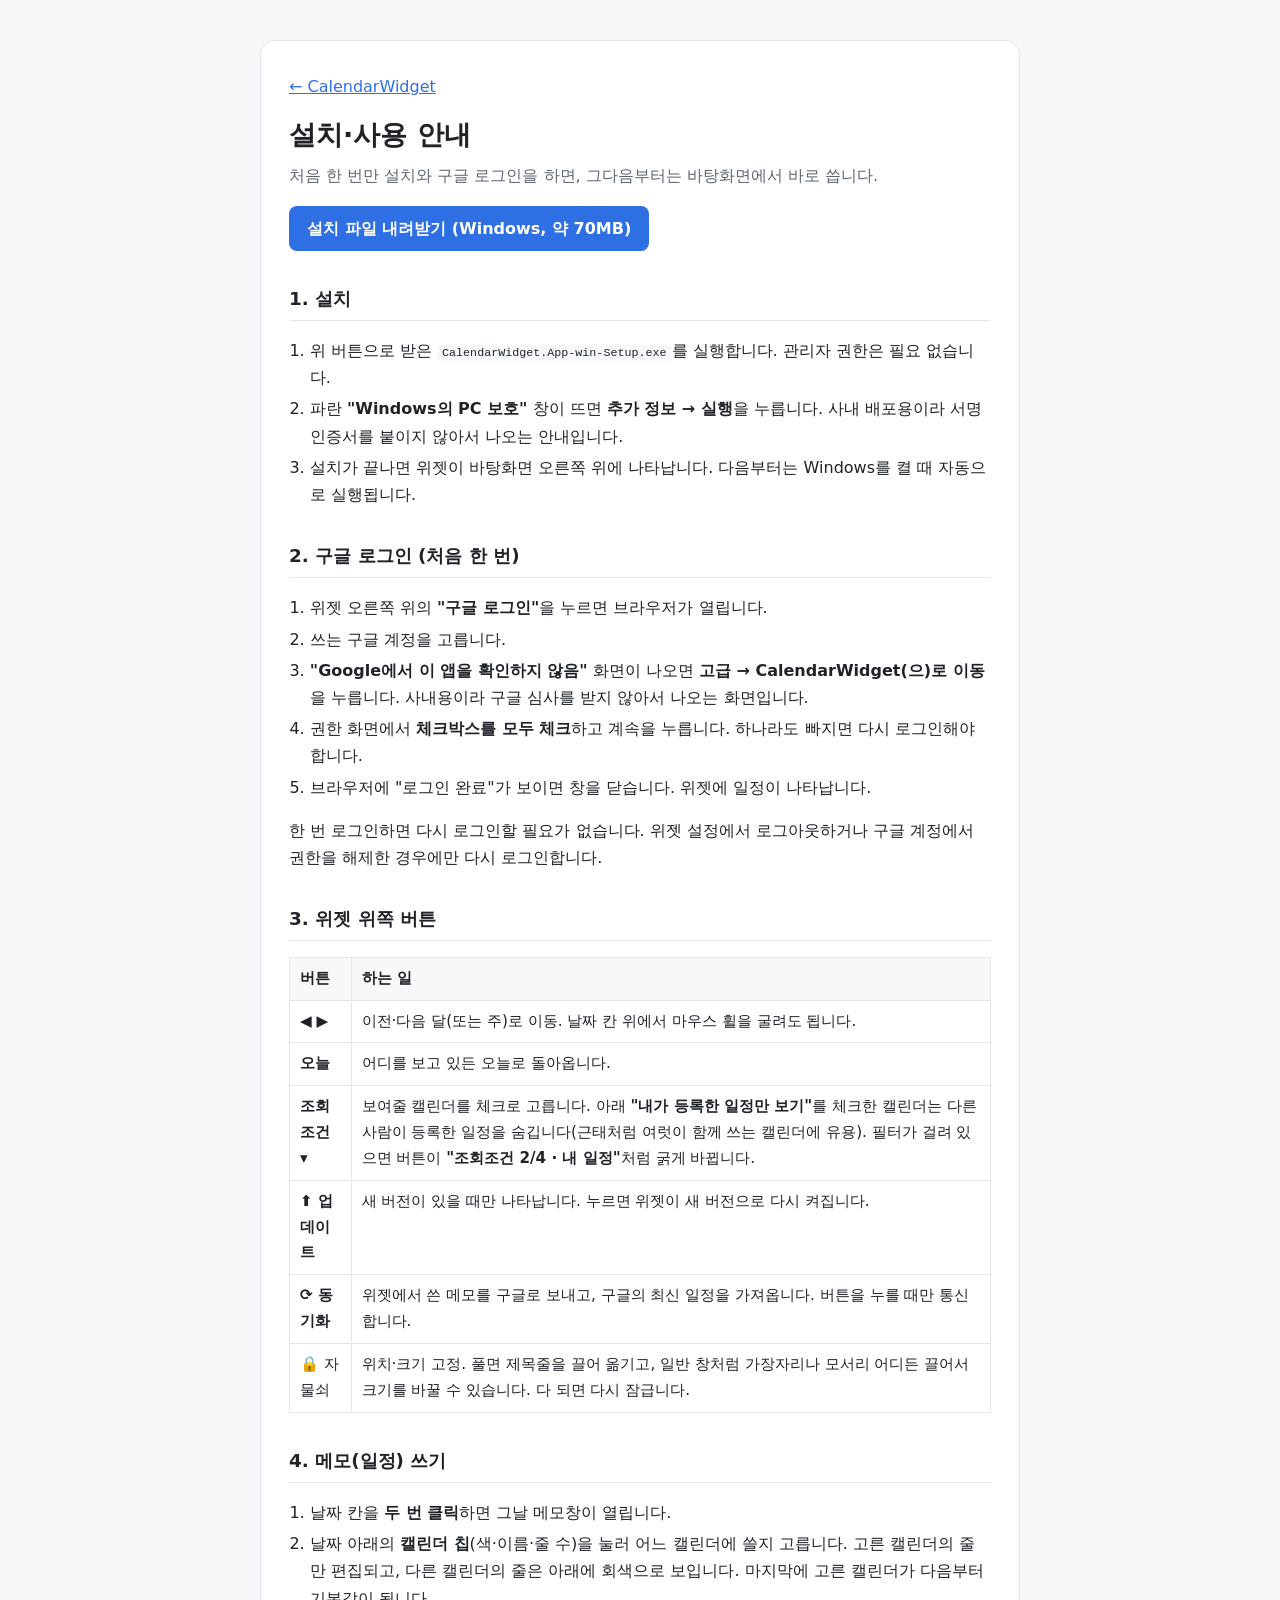
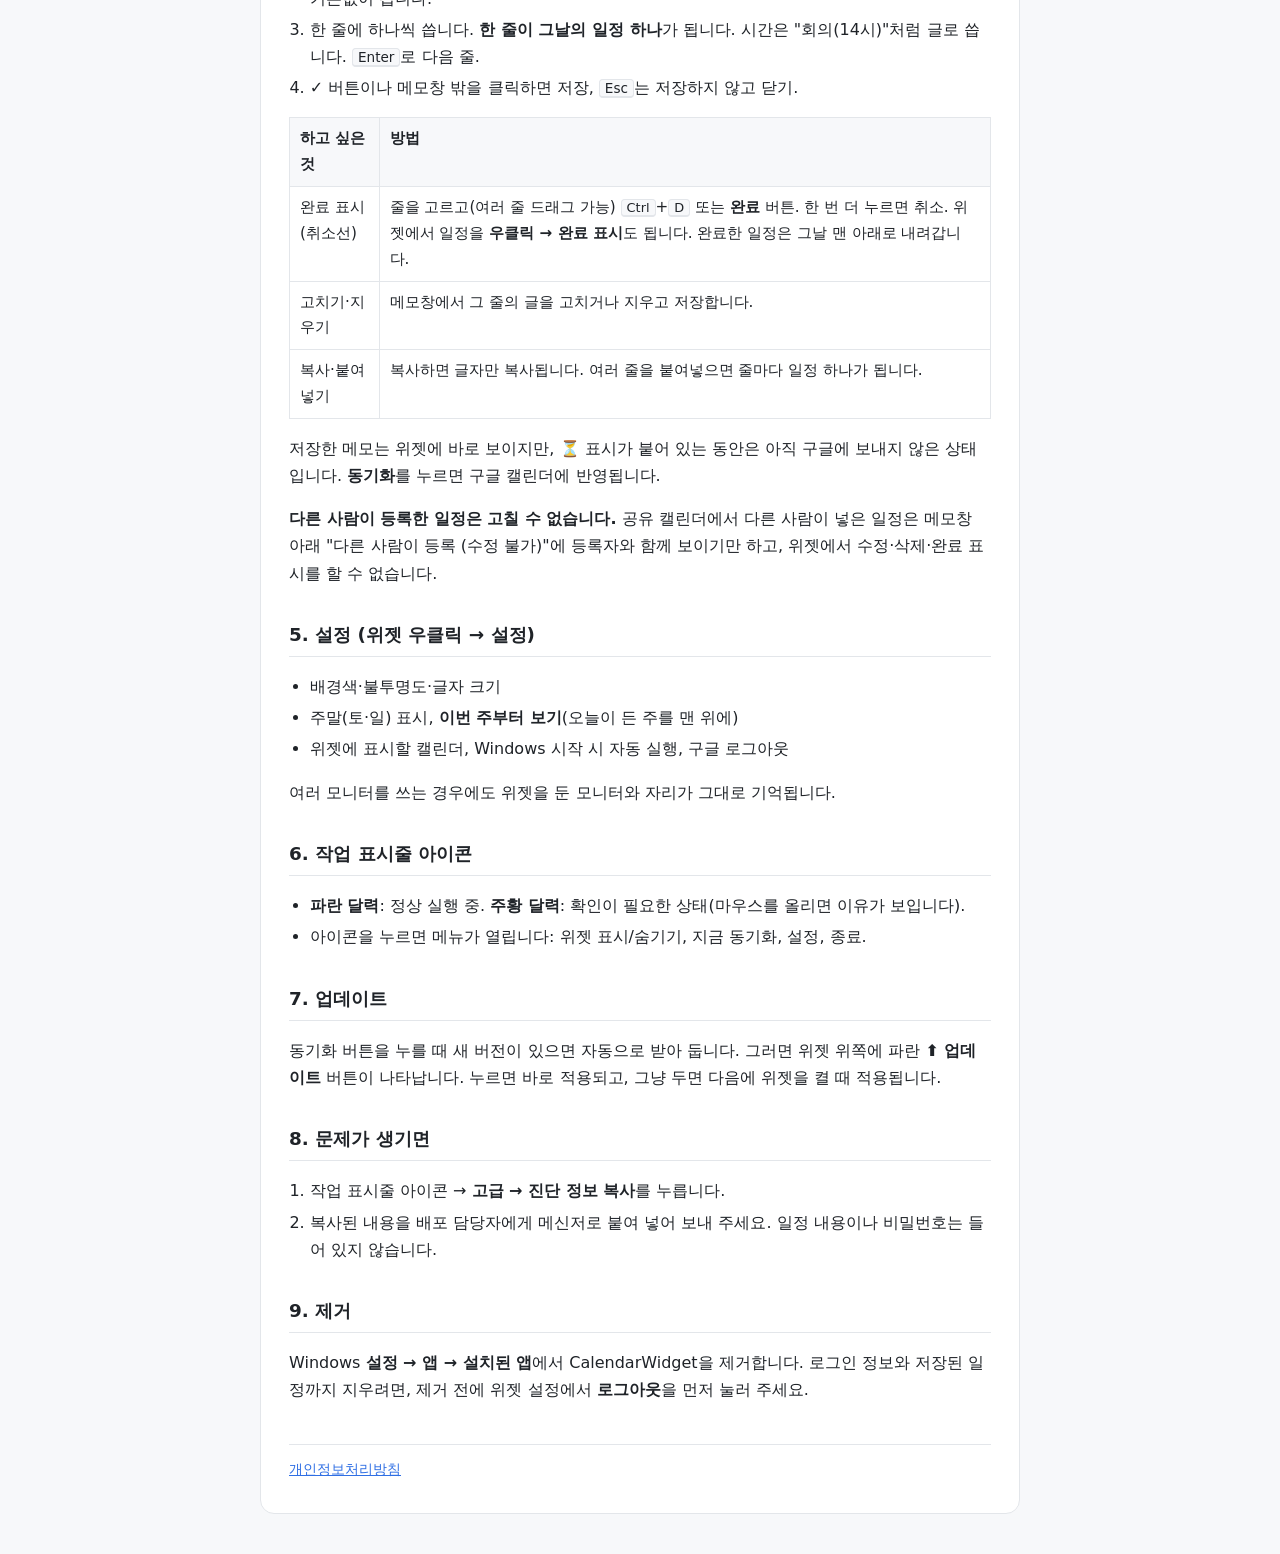
==== guide.html @ 8f21ec01 "안내: 가장자리 크기 조절" ====
<!doctype html>
<html lang="ko">
<head>
<meta charset="utf-8">
<meta name="viewport" content="width=device-width, initial-scale=1">
<title>설치·사용 안내 · CalendarWidget</title>
<link rel="stylesheet" href="style.css">
</head>
<body>
<main>
  <p class="back"><a href="./">← CalendarWidget</a></p>
  <h1>설치·사용 안내</h1>
  <p class="lead">처음 한 번만 설치와 구글 로그인을 하면, 그다음부터는 바탕화면에서 바로 씁니다.</p>

  <p><a class="button" href="https://github.com/noggy0325-commits/calendar-widget/releases/latest/download/CalendarWidget.App-win-Setup.exe">설치 파일 내려받기 (Windows, 약 70MB)</a></p>

  <h2>1. 설치</h2>
  <ol>
    <li>위 버튼으로 받은 <code>CalendarWidget.App-win-Setup.exe</code>를 실행합니다. 관리자 권한은 필요 없습니다.</li>
    <li>파란 <strong>"Windows의 PC 보호"</strong> 창이 뜨면 <strong>추가 정보 → 실행</strong>을 누릅니다. 사내 배포용이라 서명 인증서를 붙이지 않아서 나오는 안내입니다.</li>
    <li>설치가 끝나면 위젯이 바탕화면 오른쪽 위에 나타납니다. 다음부터는 Windows를 켤 때 자동으로 실행됩니다.</li>
  </ol>

  <h2>2. 구글 로그인 (처음 한 번)</h2>
  <ol>
    <li>위젯 오른쪽 위의 <strong>"구글 로그인"</strong>을 누르면 브라우저가 열립니다.</li>
    <li>쓰는 구글 계정을 고릅니다.</li>
    <li><strong>"Google에서 이 앱을 확인하지 않음"</strong> 화면이 나오면 <strong>고급 → CalendarWidget(으)로 이동</strong>을 누릅니다. 사내용이라 구글 심사를 받지 않아서 나오는 화면입니다.</li>
    <li>권한 화면에서 <strong>체크박스를 모두 체크</strong>하고 계속을 누릅니다. 하나라도 빠지면 다시 로그인해야 합니다.</li>
    <li>브라우저에 "로그인 완료"가 보이면 창을 닫습니다. 위젯에 일정이 나타납니다.</li>
  </ol>
  <p>한 번 로그인하면 다시 로그인할 필요가 없습니다. 위젯 설정에서 로그아웃하거나 구글 계정에서 권한을 해제한 경우에만 다시 로그인합니다.</p>

  <h2>3. 위젯 위쪽 버튼</h2>
  <table>
    <thead><tr><th>버튼</th><th>하는 일</th></tr></thead>
    <tbody>
      <tr><td>◀ ▶</td><td>이전·다음 달(또는 주)로 이동. 날짜 칸 위에서 마우스 휠을 굴려도 됩니다.</td></tr>
      <tr><td><strong>오늘</strong></td><td>어디를 보고 있든 오늘로 돌아옵니다.</td></tr>
      <tr><td><strong>조회조건 ▾</strong></td><td>보여줄 캘린더를 체크로 고릅니다. 아래 <strong>"내가 등록한 일정만 보기"</strong>를 체크한 캘린더는 다른 사람이 등록한 일정을 숨깁니다(근태처럼 여럿이 함께 쓰는 캘린더에 유용). 필터가 걸려 있으면 버튼이 <strong>"조회조건 2/4 · 내 일정"</strong>처럼 굵게 바뀝니다.</td></tr>
      <tr><td><strong>⬆ 업데이트</strong></td><td>새 버전이 있을 때만 나타납니다. 누르면 위젯이 새 버전으로 다시 켜집니다.</td></tr>
      <tr><td><strong>⟳ 동기화</strong></td><td>위젯에서 쓴 메모를 구글로 보내고, 구글의 최신 일정을 가져옵니다. 버튼을 누를 때만 통신합니다.</td></tr>
      <tr><td>🔒 자물쇠</td><td>위치·크기 고정. 풀면 제목줄을 끌어 옮기고, 일반 창처럼 가장자리나 모서리 어디든 끌어서 크기를 바꿀 수 있습니다. 다 되면 다시 잠급니다.</td></tr>
    </tbody>
  </table>

  <h2>4. 메모(일정) 쓰기</h2>
  <ol>
    <li>날짜 칸을 <strong>두 번 클릭</strong>하면 그날 메모창이 열립니다.</li>
    <li>날짜 아래의 <strong>캘린더 칩</strong>(색·이름·줄 수)을 눌러 어느 캘린더에 쓸지 고릅니다. 고른 캘린더의 줄만 편집되고, 다른 캘린더의 줄은 아래에 회색으로 보입니다. 마지막에 고른 캘린더가 다음부터 기본값이 됩니다.</li>
    <li>한 줄에 하나씩 씁니다. <strong>한 줄이 그날의 일정 하나</strong>가 됩니다. 시간은 "회의(14시)"처럼 글로 씁니다. <kbd>Enter</kbd>로 다음 줄.</li>
    <li>✓ 버튼이나 메모창 밖을 클릭하면 저장, <kbd>Esc</kbd>는 저장하지 않고 닫기.</li>
  </ol>
  <table>
    <thead><tr><th>하고 싶은 것</th><th>방법</th></tr></thead>
    <tbody>
      <tr><td>완료 표시(취소선)</td><td>줄을 고르고(여러 줄 드래그 가능) <kbd>Ctrl</kbd>+<kbd>D</kbd> 또는 <strong>완료</strong> 버튼. 한 번 더 누르면 취소. 위젯에서 일정을 <strong>우클릭 → 완료 표시</strong>도 됩니다. 완료한 일정은 그날 맨 아래로 내려갑니다.</td></tr>
      <tr><td>고치기·지우기</td><td>메모창에서 그 줄의 글을 고치거나 지우고 저장합니다.</td></tr>
      <tr><td>복사·붙여넣기</td><td>복사하면 글자만 복사됩니다. 여러 줄을 붙여넣으면 줄마다 일정 하나가 됩니다.</td></tr>
    </tbody>
  </table>
  <p>저장한 메모는 위젯에 바로 보이지만, ⏳ 표시가 붙어 있는 동안은 아직 구글에 보내지 않은 상태입니다. <strong>동기화</strong>를 누르면 구글 캘린더에 반영됩니다.</p>
  <p><strong>다른 사람이 등록한 일정은 고칠 수 없습니다.</strong> 공유 캘린더에서 다른 사람이 넣은 일정은 메모창 아래 "다른 사람이 등록 (수정 불가)"에 등록자와 함께 보이기만 하고, 위젯에서 수정·삭제·완료 표시를 할 수 없습니다.</p>

  <h2>5. 설정 (위젯 우클릭 → 설정)</h2>
  <ul>
    <li>배경색·불투명도·글자 크기</li>
    <li>주말(토·일) 표시, <strong>이번 주부터 보기</strong>(오늘이 든 주를 맨 위에)</li>
    <li>위젯에 표시할 캘린더, Windows 시작 시 자동 실행, 구글 로그아웃</li>
  </ul>
  <p>여러 모니터를 쓰는 경우에도 위젯을 둔 모니터와 자리가 그대로 기억됩니다.</p>

  <h2>6. 작업 표시줄 아이콘</h2>
  <ul>
    <li><strong>파란 달력</strong>: 정상 실행 중. <strong>주황 달력</strong>: 확인이 필요한 상태(마우스를 올리면 이유가 보입니다).</li>
    <li>아이콘을 누르면 메뉴가 열립니다: 위젯 표시/숨기기, 지금 동기화, 설정, 종료.</li>
  </ul>

  <h2>7. 업데이트</h2>
  <p>동기화 버튼을 누를 때 새 버전이 있으면 자동으로 받아 둡니다. 그러면 위젯 위쪽에 파란 <strong>⬆ 업데이트</strong> 버튼이 나타납니다. 누르면 바로 적용되고, 그냥 두면 다음에 위젯을 켤 때 적용됩니다.</p>

  <h2>8. 문제가 생기면</h2>
  <ol>
    <li>작업 표시줄 아이콘 → <strong>고급 → 진단 정보 복사</strong>를 누릅니다.</li>
    <li>복사된 내용을 배포 담당자에게 메신저로 붙여 넣어 보내 주세요. 일정 내용이나 비밀번호는 들어 있지 않습니다.</li>
  </ol>

  <h2>9. 제거</h2>
  <p>Windows <strong>설정 → 앱 → 설치된 앱</strong>에서 CalendarWidget을 제거합니다. 로그인 정보와 저장된 일정까지 지우려면, 제거 전에 위젯 설정에서 <strong>로그아웃</strong>을 먼저 눌러 주세요.</p>

  <footer>
    <a href="privacy.html">개인정보처리방침</a>
  </footer>
</main>
</body>
</html>
---- style.css ----
:root {
  --bg: #f7f8fa;
  --card: #ffffff;
  --text: #1f2328;
  --muted: #5f6670;
  --line: #e3e6ea;
  --accent: #2f6fe4;
}
@media (prefers-color-scheme: dark) {
  :root {
    --bg: #15171b;
    --card: #1e2126;
    --text: #e8eaed;
    --muted: #9aa0a8;
    --line: #2e333a;
    --accent: #7aa7ff;
  }
}
* { box-sizing: border-box; }
body {
  margin: 0;
  background: var(--bg);
  color: var(--text);
  font-family: "Malgun Gothic", "Apple SD Gothic Neo", "Noto Sans KR", system-ui, sans-serif;
  line-height: 1.7;
}
main {
  max-width: 760px;
  margin: 40px auto;
  padding: 32px 28px;
  background: var(--card);
  border: 1px solid var(--line);
  border-radius: 14px;
}
header { display: flex; gap: 16px; align-items: center; margin-bottom: 8px; }
header img { border-radius: 12px; flex: none; }
h1 { margin: 0; font-size: 1.7rem; }
h2 { margin-top: 2rem; font-size: 1.15rem; border-bottom: 1px solid var(--line); padding-bottom: 6px; }
.lead, .meta { margin: 4px 0 0; color: var(--muted); }
.back { margin: 0 0 12px; }
a { color: var(--accent); }
code { font-size: 0.9em; background: var(--bg); padding: 1px 5px; border-radius: 4px; overflow-wrap: anywhere; }
table { width: 100%; border-collapse: collapse; font-size: 0.95rem; }
th, td { border: 1px solid var(--line); padding: 8px 10px; text-align: left; vertical-align: top; }
th { background: var(--bg); }
.button { display: inline-block; background: var(--accent); color: #fff; text-decoration: none; padding: 9px 18px; border-radius: 8px; font-weight: 600; }
.button:hover { filter: brightness(1.08); }
kbd { font-family: inherit; font-size: 0.85em; border: 1px solid var(--line); border-bottom-width: 2px; border-radius: 4px; padding: 0 5px; background: var(--bg); }
ol, ul { padding-left: 1.3em; }
li { margin-bottom: 4px; }
footer { margin-top: 2.5rem; padding-top: 12px; border-top: 1px solid var(--line); color: var(--muted); font-size: 0.9rem; }
@media (max-width: 600px) {
  main { margin: 0; border-radius: 0; border-left: 0; border-right: 0; padding: 24px 16px; }
  table, thead, tbody, tr, th, td { display: block; }
  thead { display: none; }
  td { border-top: 0; }
  tr { border-top: 1px solid var(--line); margin-bottom: 8px; }
}
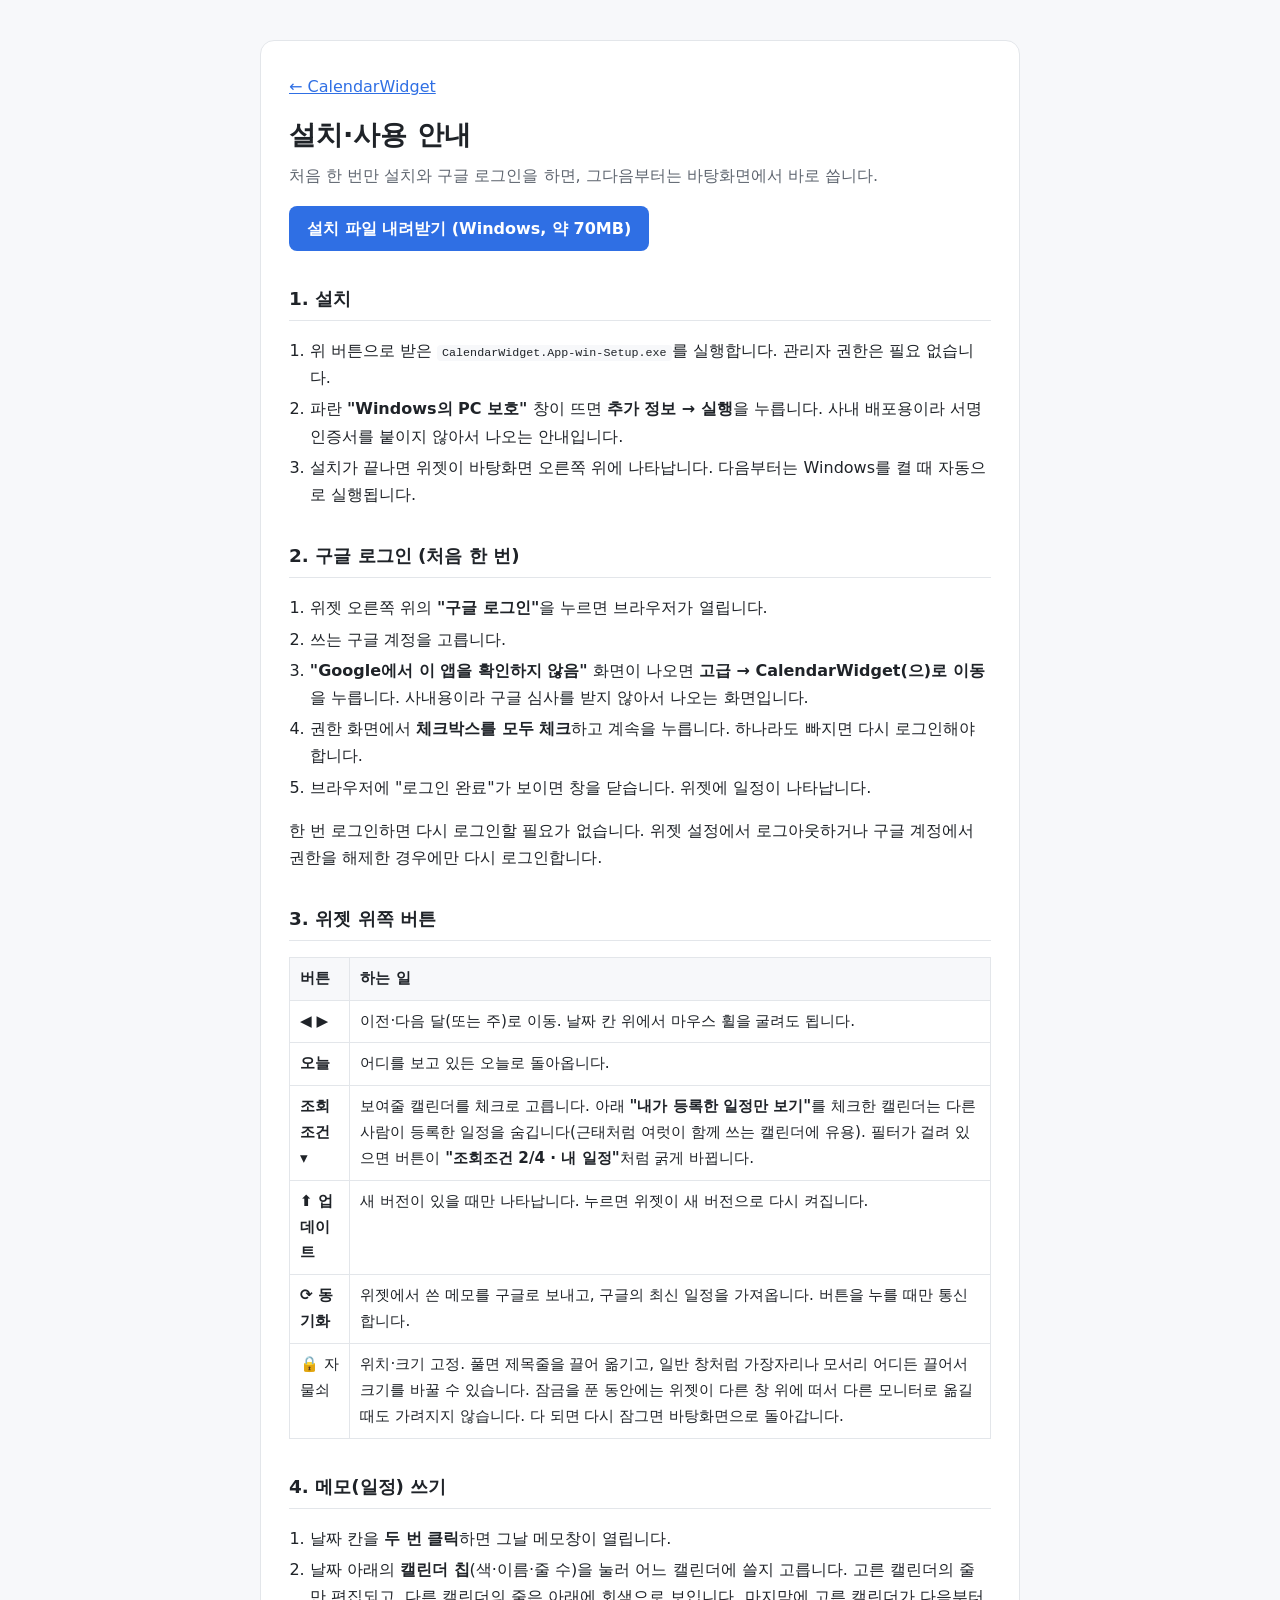
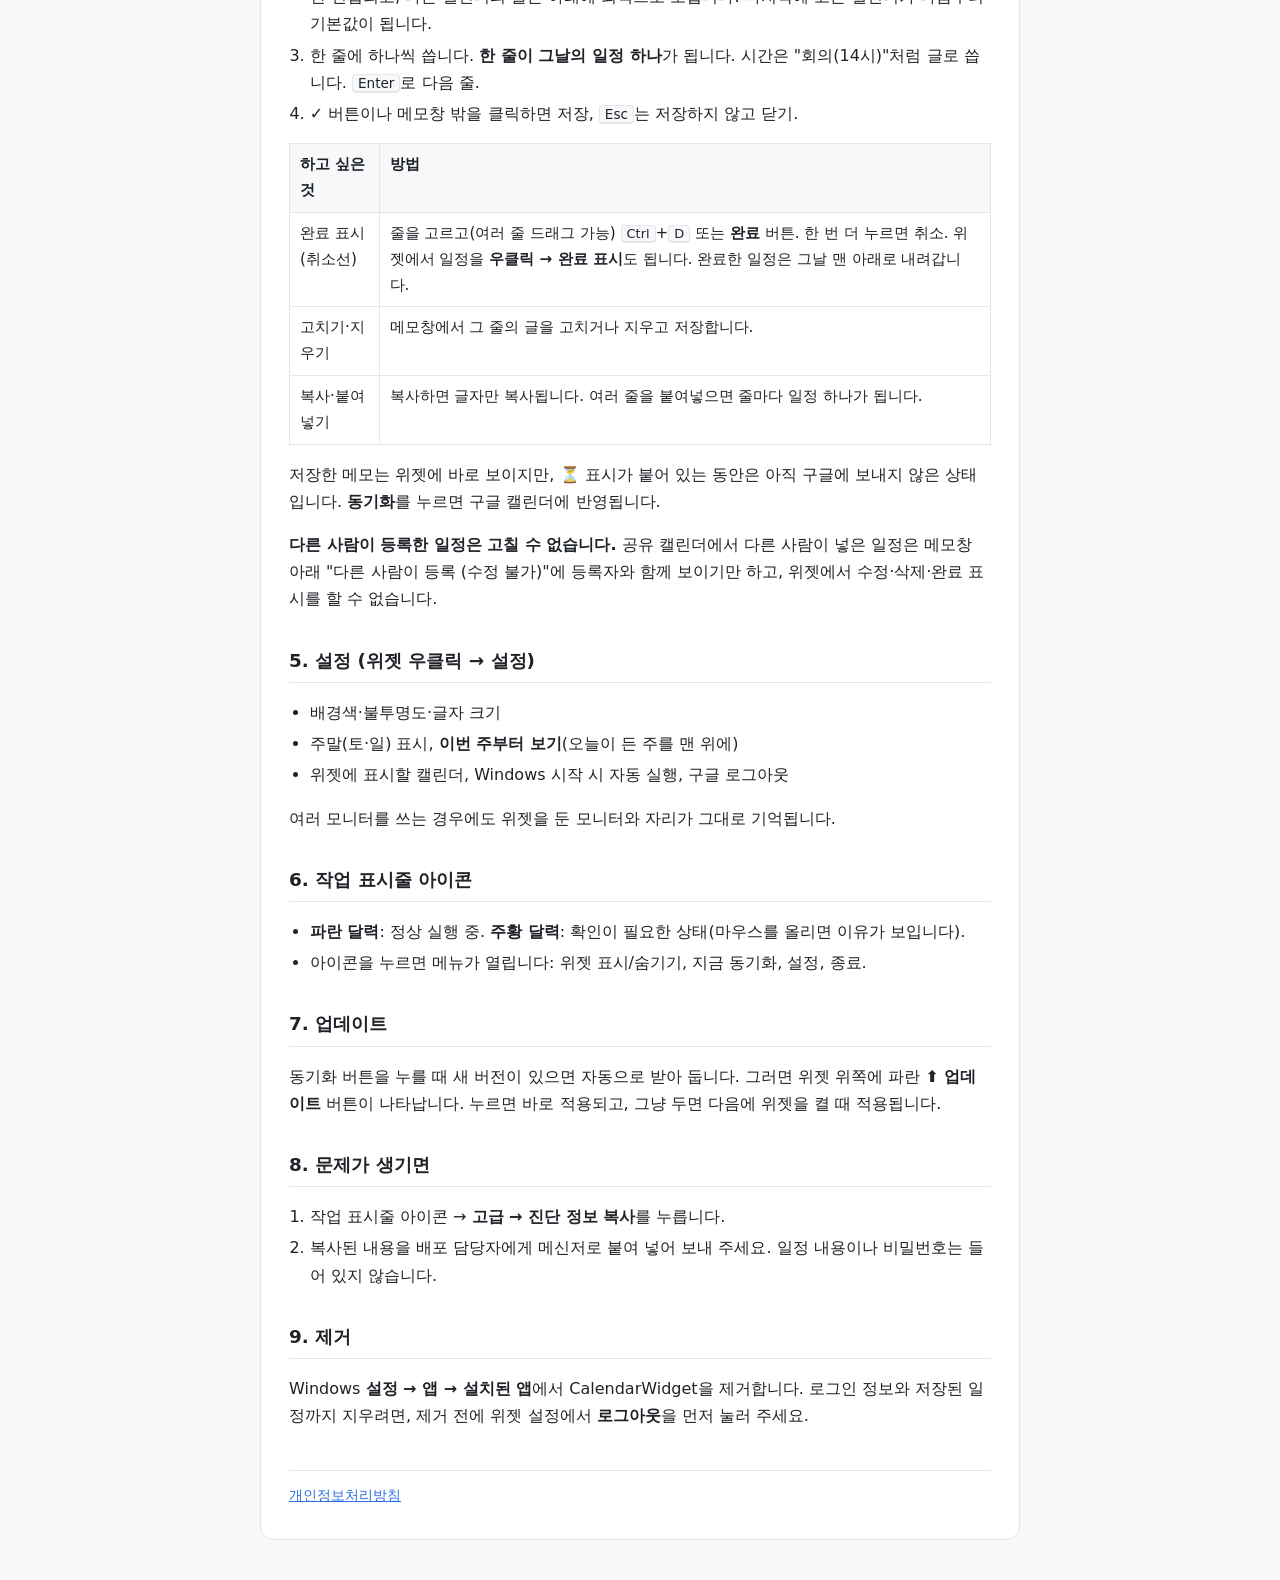
==== commit c0dd0ff7: "안내: 잠금 해제 중 맨 위 표시" ====
--- a/guide.html
+++ b/guide.html
@@ -40,7 +40,7 @@
       <tr><td><strong>조회조건 ▾</strong></td><td>보여줄 캘린더를 체크로 고릅니다. 아래 <strong>"내가 등록한 일정만 보기"</strong>를 체크한 캘린더는 다른 사람이 등록한 일정을 숨깁니다(근태처럼 여럿이 함께 쓰는 캘린더에 유용). 필터가 걸려 있으면 버튼이 <strong>"조회조건 2/4 · 내 일정"</strong>처럼 굵게 바뀝니다.</td></tr>
       <tr><td><strong>⬆ 업데이트</strong></td><td>새 버전이 있을 때만 나타납니다. 누르면 위젯이 새 버전으로 다시 켜집니다.</td></tr>
       <tr><td><strong>⟳ 동기화</strong></td><td>위젯에서 쓴 메모를 구글로 보내고, 구글의 최신 일정을 가져옵니다. 버튼을 누를 때만 통신합니다.</td></tr>
-      <tr><td>🔒 자물쇠</td><td>위치·크기 고정. 풀면 제목줄을 끌어 옮기고, 일반 창처럼 가장자리나 모서리 어디든 끌어서 크기를 바꿀 수 있습니다. 다 되면 다시 잠급니다.</td></tr>
+      <tr><td>🔒 자물쇠</td><td>위치·크기 고정. 풀면 제목줄을 끌어 옮기고, 일반 창처럼 가장자리나 모서리 어디든 끌어서 크기를 바꿀 수 있습니다. 잠금을 푼 동안에는 위젯이 다른 창 위에 떠서 다른 모니터로 옮길 때도 가려지지 않습니다. 다 되면 다시 잠그면 바탕화면으로 돌아갑니다.</td></tr>
     </tbody>
   </table>
 
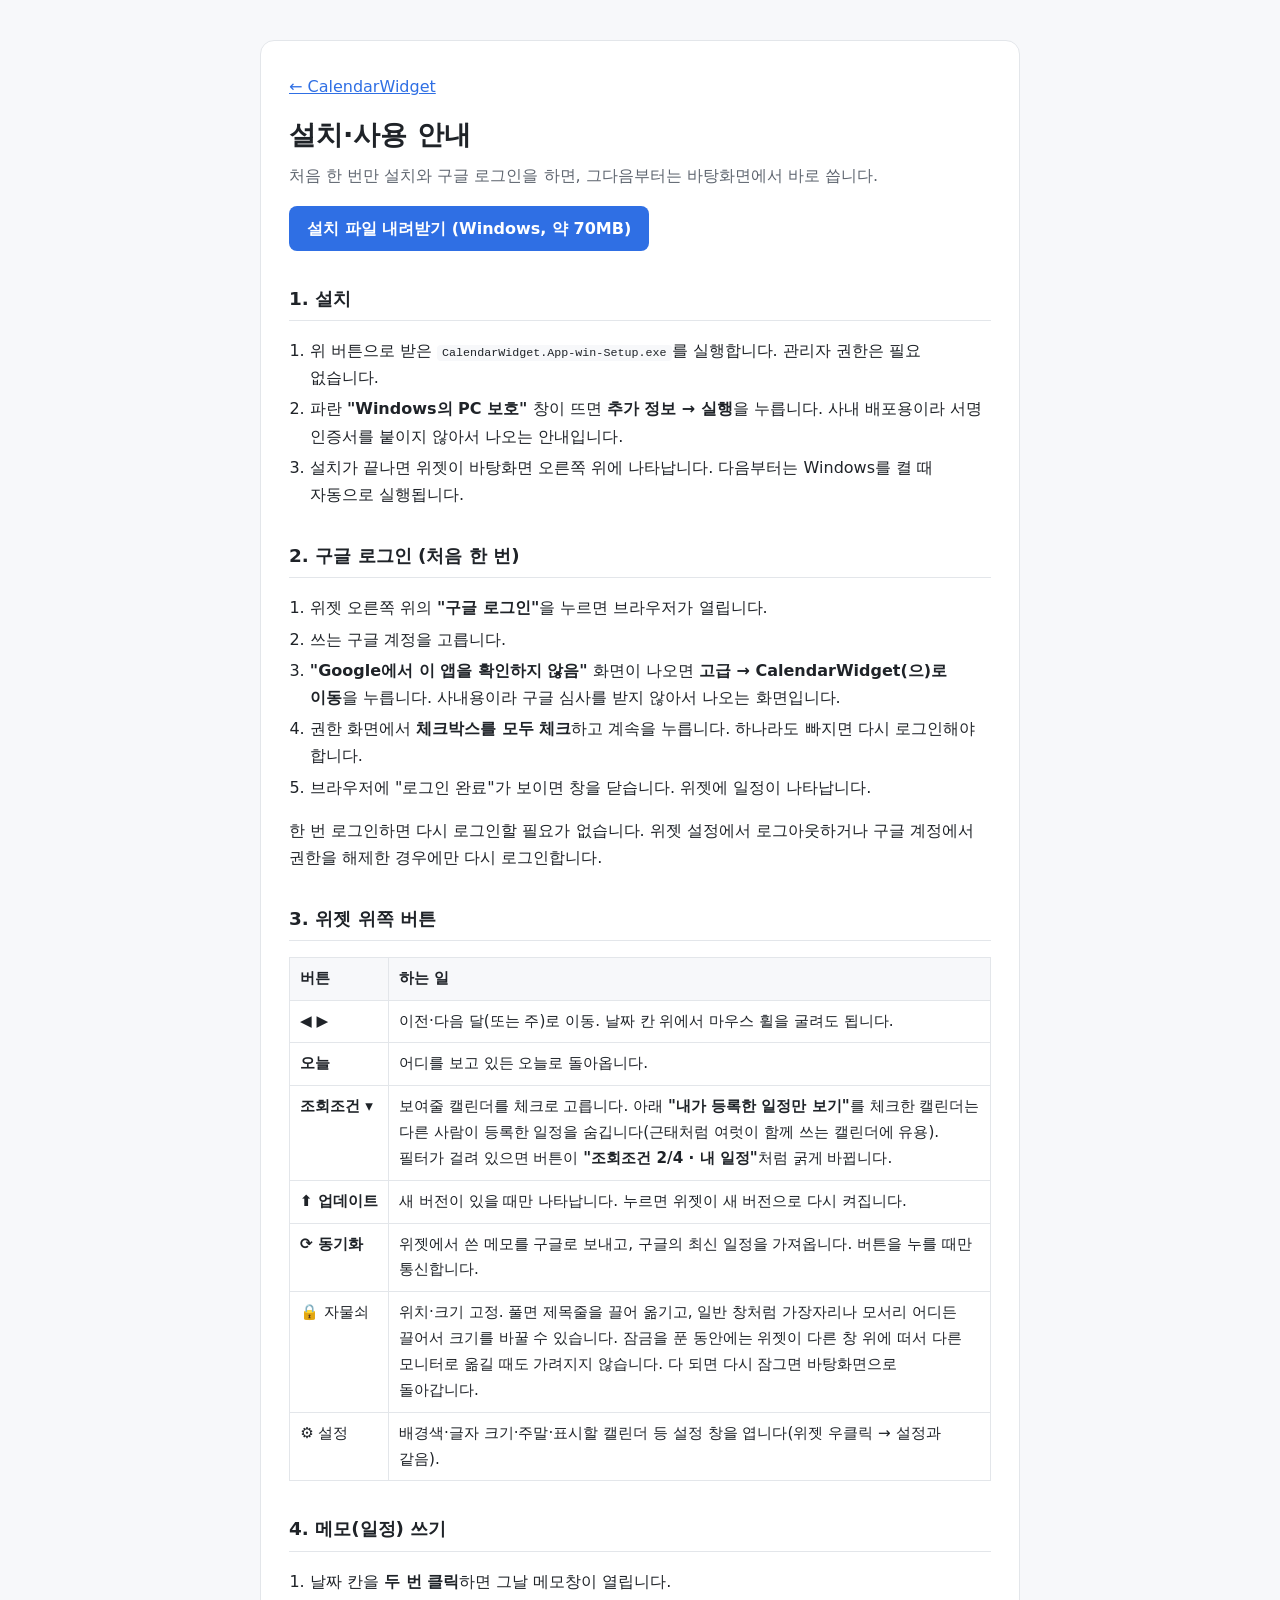
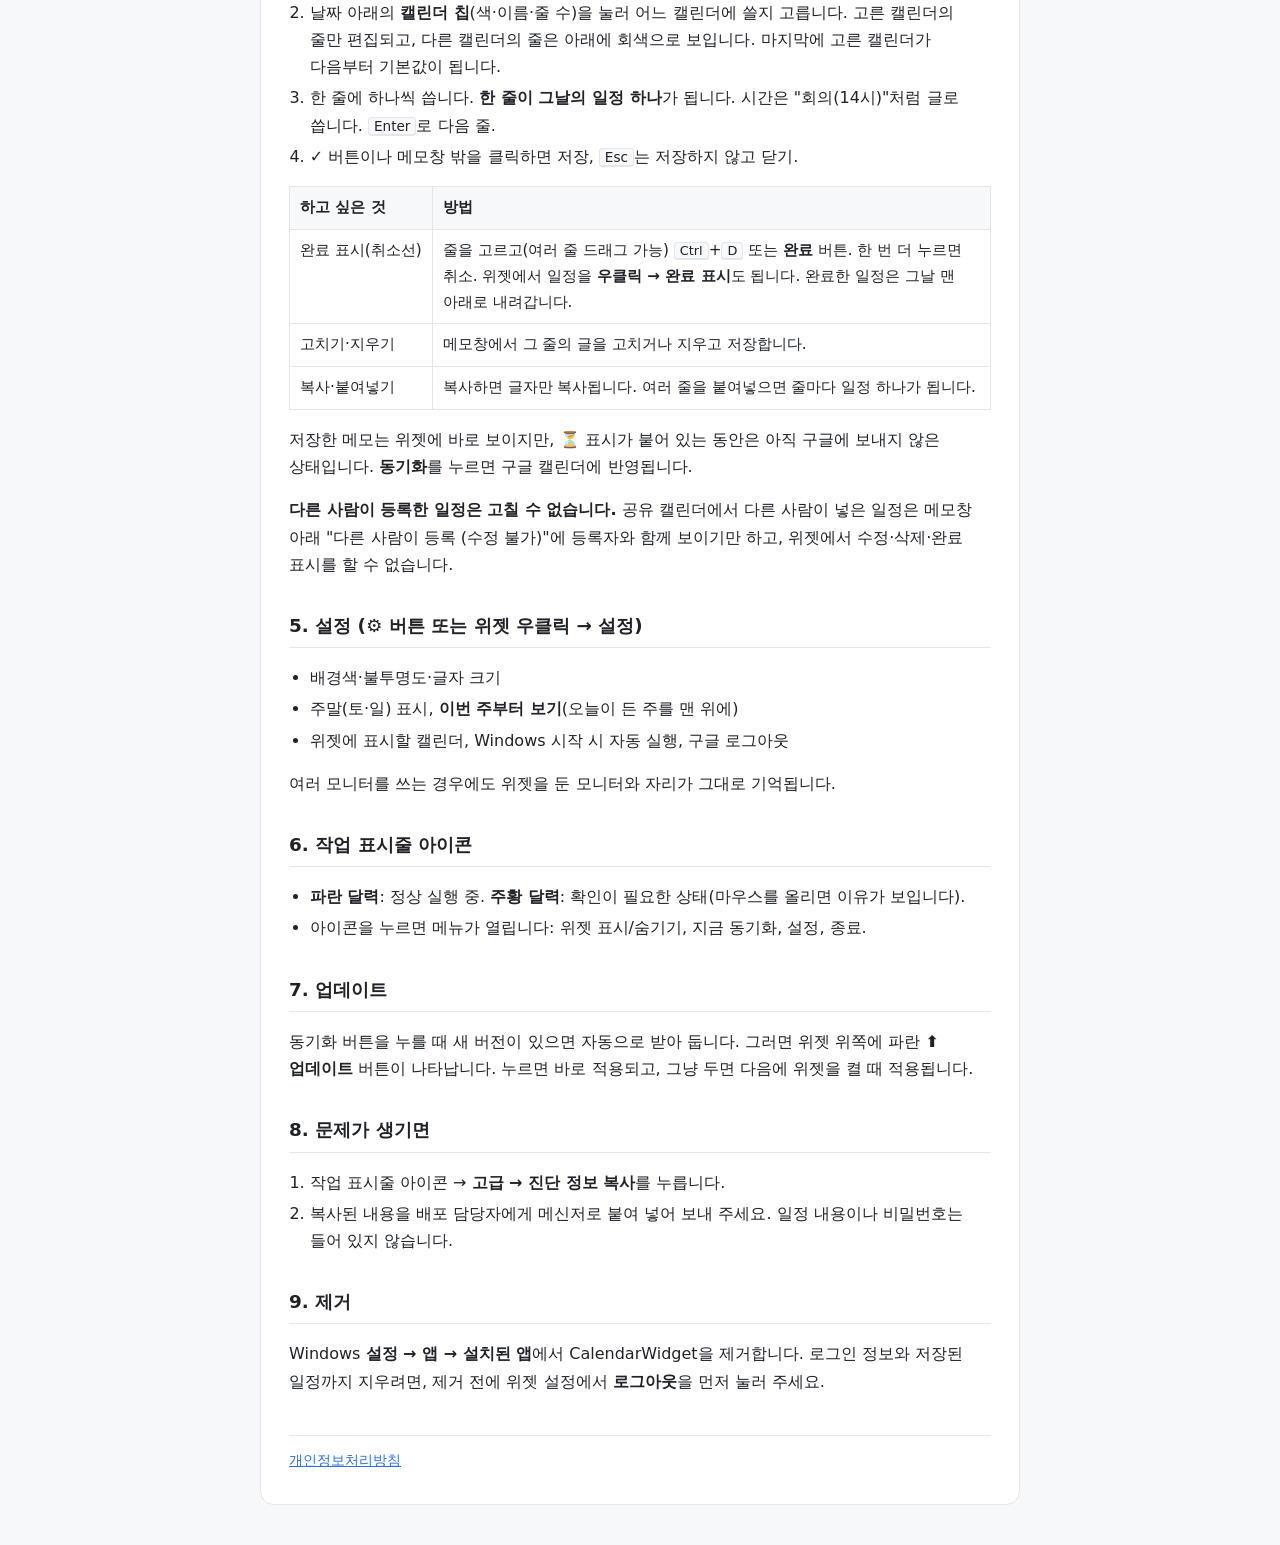
==== commit 9d9961d5: "안내: 설정 버튼" ====
--- a/guide.html
+++ b/guide.html
@@ -41,6 +41,7 @@
       <tr><td><strong>⬆ 업데이트</strong></td><td>새 버전이 있을 때만 나타납니다. 누르면 위젯이 새 버전으로 다시 켜집니다.</td></tr>
       <tr><td><strong>⟳ 동기화</strong></td><td>위젯에서 쓴 메모를 구글로 보내고, 구글의 최신 일정을 가져옵니다. 버튼을 누를 때만 통신합니다.</td></tr>
       <tr><td>🔒 자물쇠</td><td>위치·크기 고정. 풀면 제목줄을 끌어 옮기고, 일반 창처럼 가장자리나 모서리 어디든 끌어서 크기를 바꿀 수 있습니다. 잠금을 푼 동안에는 위젯이 다른 창 위에 떠서 다른 모니터로 옮길 때도 가려지지 않습니다. 다 되면 다시 잠그면 바탕화면으로 돌아갑니다.</td></tr>
+      <tr><td>⚙ 설정</td><td>배경색·글자 크기·주말·표시할 캘린더 등 설정 창을 엽니다(위젯 우클릭 → 설정과 같음).</td></tr>
     </tbody>
   </table>
 
@@ -62,7 +63,7 @@
   <p>저장한 메모는 위젯에 바로 보이지만, ⏳ 표시가 붙어 있는 동안은 아직 구글에 보내지 않은 상태입니다. <strong>동기화</strong>를 누르면 구글 캘린더에 반영됩니다.</p>
   <p><strong>다른 사람이 등록한 일정은 고칠 수 없습니다.</strong> 공유 캘린더에서 다른 사람이 넣은 일정은 메모창 아래 "다른 사람이 등록 (수정 불가)"에 등록자와 함께 보이기만 하고, 위젯에서 수정·삭제·완료 표시를 할 수 없습니다.</p>
 
-  <h2>5. 설정 (위젯 우클릭 → 설정)</h2>
+  <h2>5. 설정 (⚙ 버튼 또는 위젯 우클릭 → 설정)</h2>
   <ul>
     <li>배경색·불투명도·글자 크기</li>
     <li>주말(토·일) 표시, <strong>이번 주부터 보기</strong>(오늘이 든 주를 맨 위에)</li>
--- a/style.css
+++ b/style.css
@@ -23,6 +23,8 @@
   color: var(--text);
   font-family: "Malgun Gothic", "Apple SD Gothic Neo", "Noto Sans KR", system-ui, sans-serif;
   line-height: 1.7;
+  word-break: keep-all;      /* 한국어를 단어 중간에서 끊지 않는다 */
+  overflow-wrap: anywhere;   /* 아주 긴 주소 등은 칸을 넘지 않게 */
 }
 main {
   max-width: 760px;
@@ -43,6 +45,8 @@
 table { width: 100%; border-collapse: collapse; font-size: 0.95rem; }
 th, td { border: 1px solid var(--line); padding: 8px 10px; text-align: left; vertical-align: top; }
 th { background: var(--bg); }
+/* 첫 칸(버튼 이름·하고 싶은 것)은 한 줄로 두고, 설명 칸이 남은 너비를 쓴다 */
+td:first-child, th:first-child { white-space: nowrap; width: 1%; }
 .button { display: inline-block; background: var(--accent); color: #fff; text-decoration: none; padding: 9px 18px; border-radius: 8px; font-weight: 600; }
 .button:hover { filter: brightness(1.08); }
 kbd { font-family: inherit; font-size: 0.85em; border: 1px solid var(--line); border-bottom-width: 2px; border-radius: 4px; padding: 0 5px; background: var(--bg); }
@@ -55,4 +59,6 @@
   thead { display: none; }
   td { border-top: 0; }
   tr { border-top: 1px solid var(--line); margin-bottom: 8px; }
+  /* 좁은 화면에서는 첫 칸을 항목 제목처럼 보여준다 */
+  td:first-child { width: auto; white-space: normal; font-weight: 600; background: var(--bg); }
 }
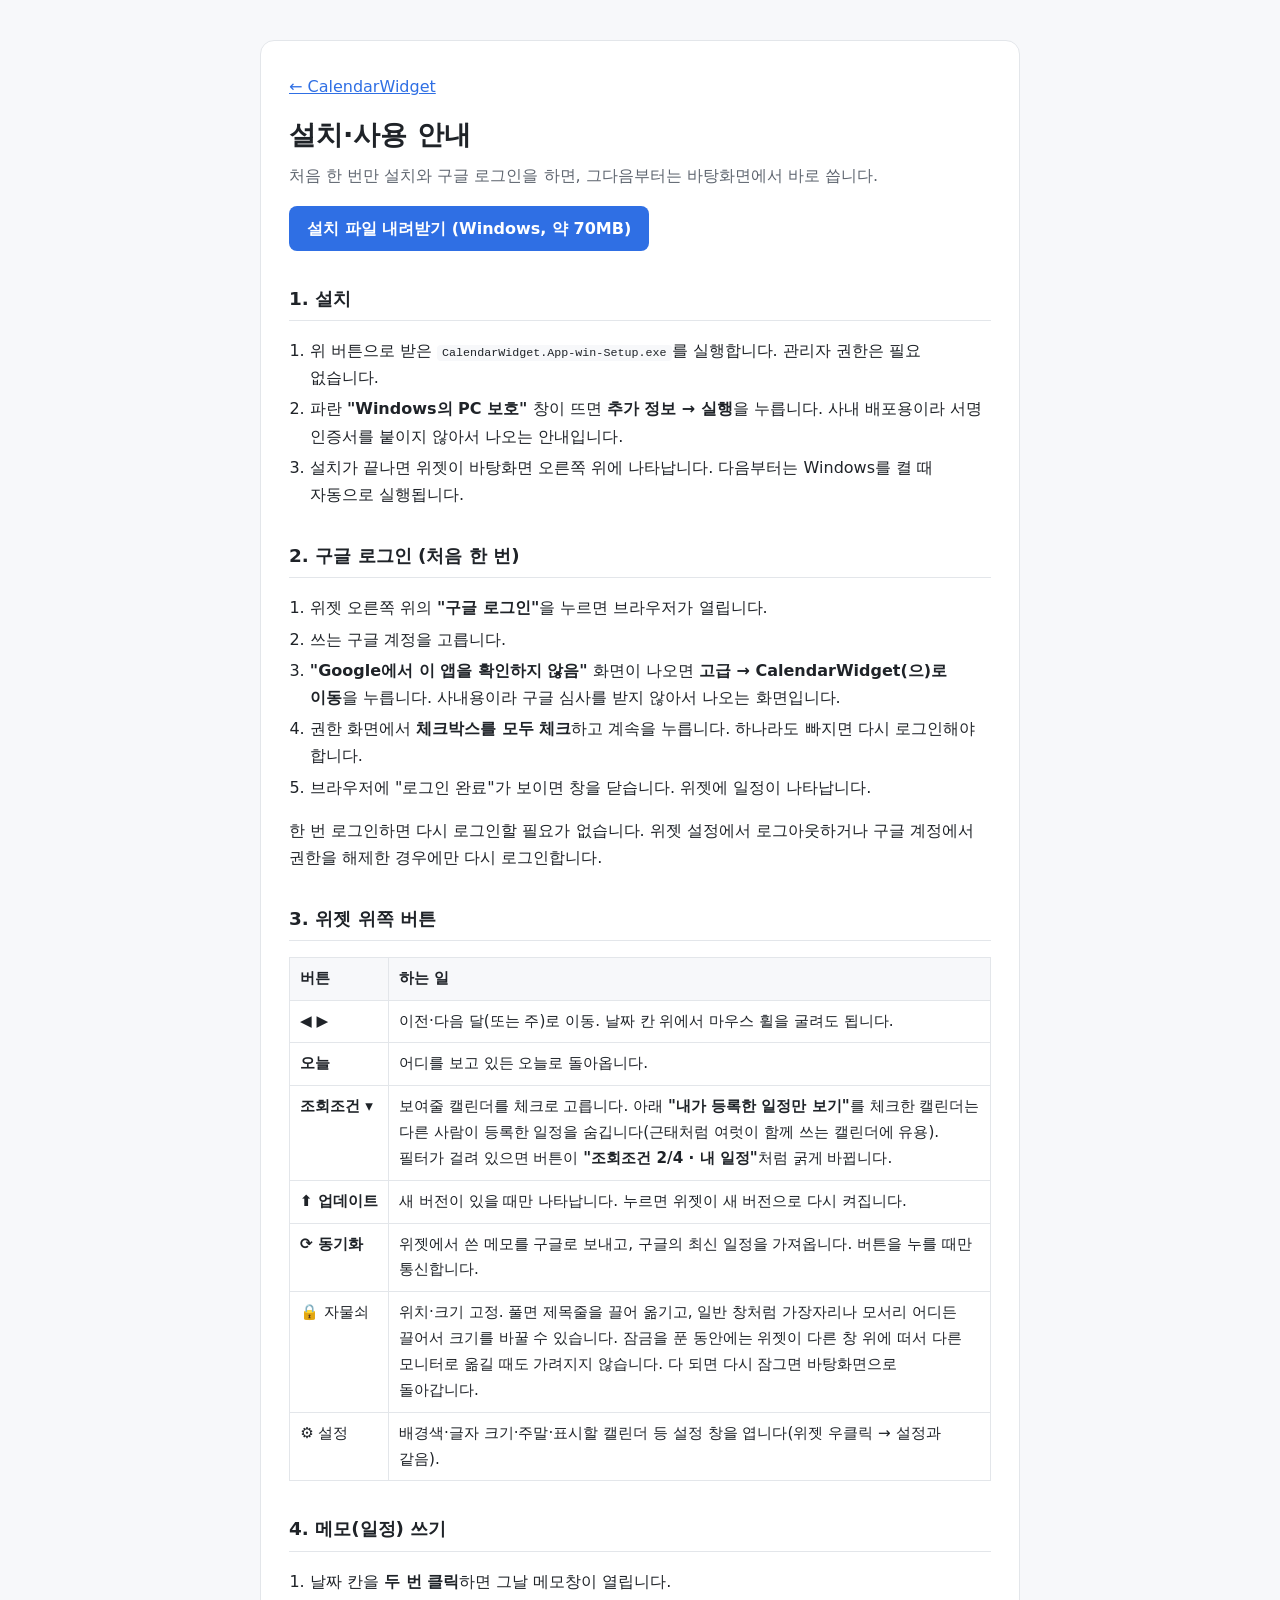
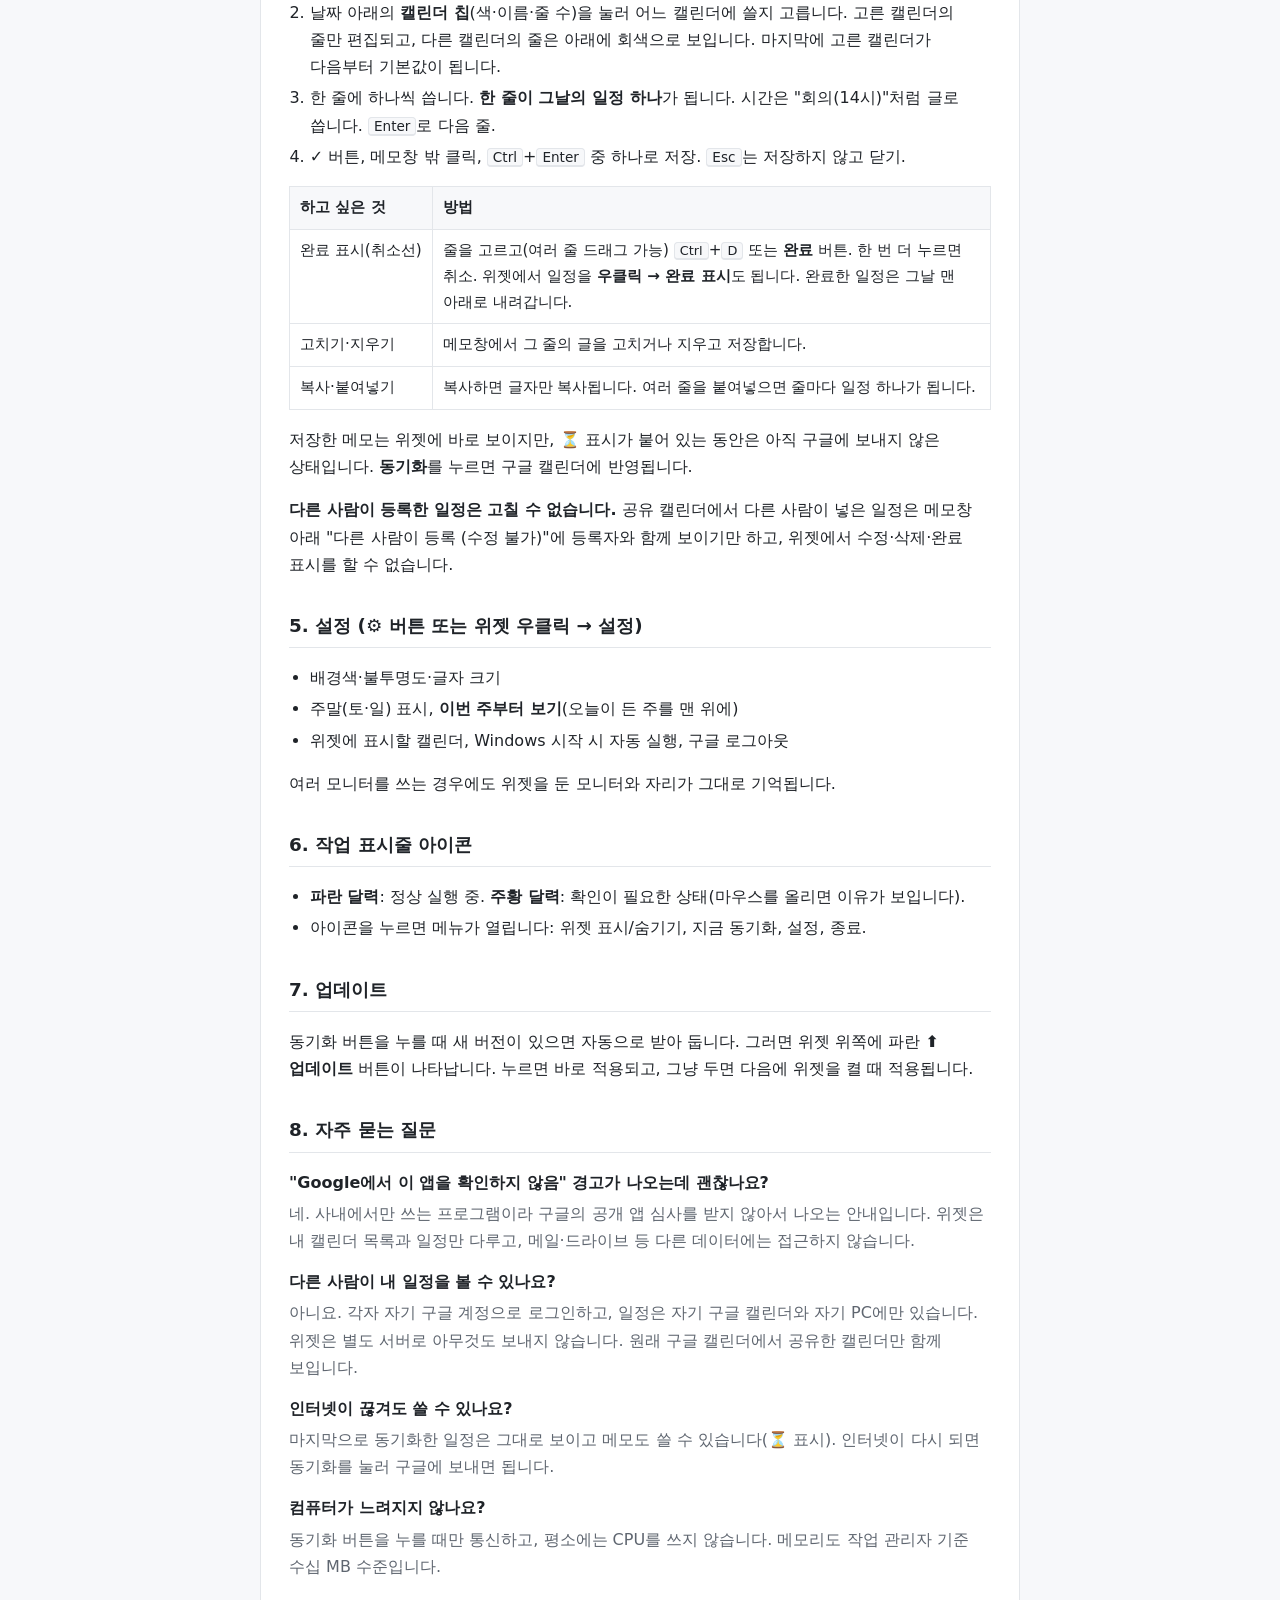
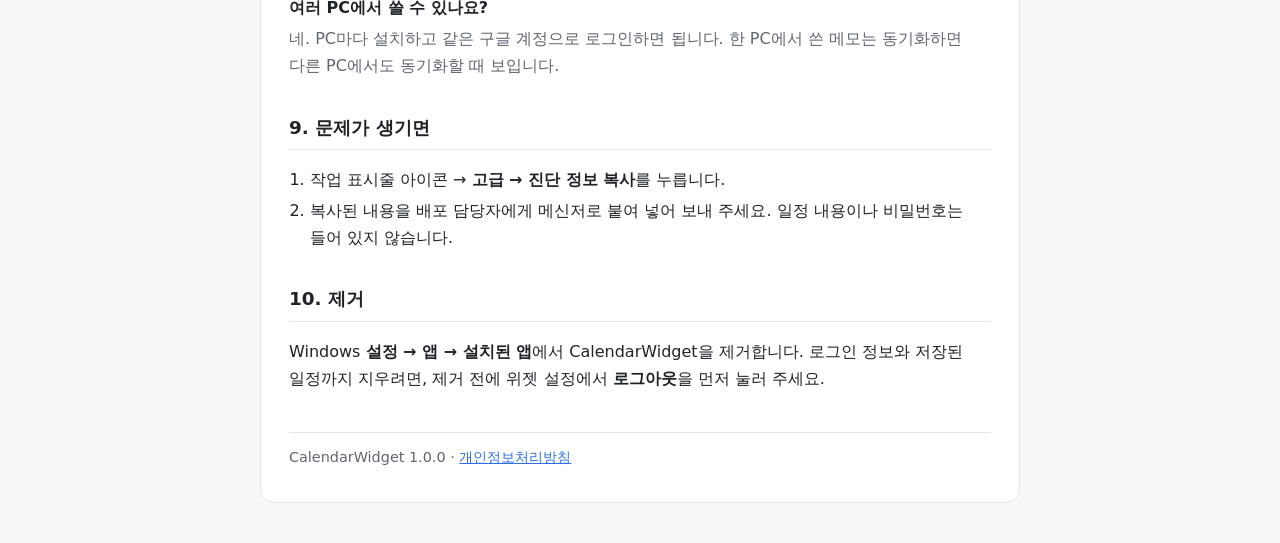
==== commit 76946715: "정식 1.0.0: 자주 묻는 질문·버전 표시 추가" ====
--- a/guide.html
+++ b/guide.html
@@ -50,7 +50,7 @@
     <li>날짜 칸을 <strong>두 번 클릭</strong>하면 그날 메모창이 열립니다.</li>
     <li>날짜 아래의 <strong>캘린더 칩</strong>(색·이름·줄 수)을 눌러 어느 캘린더에 쓸지 고릅니다. 고른 캘린더의 줄만 편집되고, 다른 캘린더의 줄은 아래에 회색으로 보입니다. 마지막에 고른 캘린더가 다음부터 기본값이 됩니다.</li>
     <li>한 줄에 하나씩 씁니다. <strong>한 줄이 그날의 일정 하나</strong>가 됩니다. 시간은 "회의(14시)"처럼 글로 씁니다. <kbd>Enter</kbd>로 다음 줄.</li>
-    <li>✓ 버튼이나 메모창 밖을 클릭하면 저장, <kbd>Esc</kbd>는 저장하지 않고 닫기.</li>
+    <li>✓ 버튼, 메모창 밖 클릭, <kbd>Ctrl</kbd>+<kbd>Enter</kbd> 중 하나로 저장. <kbd>Esc</kbd>는 저장하지 않고 닫기.</li>
   </ol>
   <table>
     <thead><tr><th>하고 싶은 것</th><th>방법</th></tr></thead>
@@ -80,17 +80,31 @@
   <h2>7. 업데이트</h2>
   <p>동기화 버튼을 누를 때 새 버전이 있으면 자동으로 받아 둡니다. 그러면 위젯 위쪽에 파란 <strong>⬆ 업데이트</strong> 버튼이 나타납니다. 누르면 바로 적용되고, 그냥 두면 다음에 위젯을 켤 때 적용됩니다.</p>
 
-  <h2>8. 문제가 생기면</h2>
+  <h2>8. 자주 묻는 질문</h2>
+  <dl class="faq">
+    <dt>"Google에서 이 앱을 확인하지 않음" 경고가 나오는데 괜찮나요?</dt>
+    <dd>네. 사내에서만 쓰는 프로그램이라 구글의 공개 앱 심사를 받지 않아서 나오는 안내입니다. 위젯은 내 캘린더 목록과 일정만 다루고, 메일·드라이브 등 다른 데이터에는 접근하지 않습니다.</dd>
+    <dt>다른 사람이 내 일정을 볼 수 있나요?</dt>
+    <dd>아니요. 각자 자기 구글 계정으로 로그인하고, 일정은 자기 구글 캘린더와 자기 PC에만 있습니다. 위젯은 별도 서버로 아무것도 보내지 않습니다. 원래 구글 캘린더에서 공유한 캘린더만 함께 보입니다.</dd>
+    <dt>인터넷이 끊겨도 쓸 수 있나요?</dt>
+    <dd>마지막으로 동기화한 일정은 그대로 보이고 메모도 쓸 수 있습니다(⏳ 표시). 인터넷이 다시 되면 동기화를 눌러 구글에 보내면 됩니다.</dd>
+    <dt>컴퓨터가 느려지지 않나요?</dt>
+    <dd>동기화 버튼을 누를 때만 통신하고, 평소에는 CPU를 쓰지 않습니다. 메모리도 작업 관리자 기준 수십 MB 수준입니다.</dd>
+    <dt>여러 PC에서 쓸 수 있나요?</dt>
+    <dd>네. PC마다 설치하고 같은 구글 계정으로 로그인하면 됩니다. 한 PC에서 쓴 메모는 동기화하면 다른 PC에서도 동기화할 때 보입니다.</dd>
+  </dl>
+
+  <h2>9. 문제가 생기면</h2>
   <ol>
     <li>작업 표시줄 아이콘 → <strong>고급 → 진단 정보 복사</strong>를 누릅니다.</li>
     <li>복사된 내용을 배포 담당자에게 메신저로 붙여 넣어 보내 주세요. 일정 내용이나 비밀번호는 들어 있지 않습니다.</li>
   </ol>
 
-  <h2>9. 제거</h2>
+  <h2>10. 제거</h2>
   <p>Windows <strong>설정 → 앱 → 설치된 앱</strong>에서 CalendarWidget을 제거합니다. 로그인 정보와 저장된 일정까지 지우려면, 제거 전에 위젯 설정에서 <strong>로그아웃</strong>을 먼저 눌러 주세요.</p>
 
   <footer>
-    <a href="privacy.html">개인정보처리방침</a>
+    CalendarWidget 1.0.0 · <a href="privacy.html">개인정보처리방침</a>
   </footer>
 </main>
 </body>
--- a/style.css
+++ b/style.css
@@ -49,6 +49,8 @@
 td:first-child, th:first-child { white-space: nowrap; width: 1%; }
 .button { display: inline-block; background: var(--accent); color: #fff; text-decoration: none; padding: 9px 18px; border-radius: 8px; font-weight: 600; }
 .button:hover { filter: brightness(1.08); }
+.faq dt { font-weight: 600; margin-top: 14px; }
+.faq dd { margin: 4px 0 0 0; color: var(--muted); }
 kbd { font-family: inherit; font-size: 0.85em; border: 1px solid var(--line); border-bottom-width: 2px; border-radius: 4px; padding: 0 5px; background: var(--bg); }
 ol, ul { padding-left: 1.3em; }
 li { margin-bottom: 4px; }
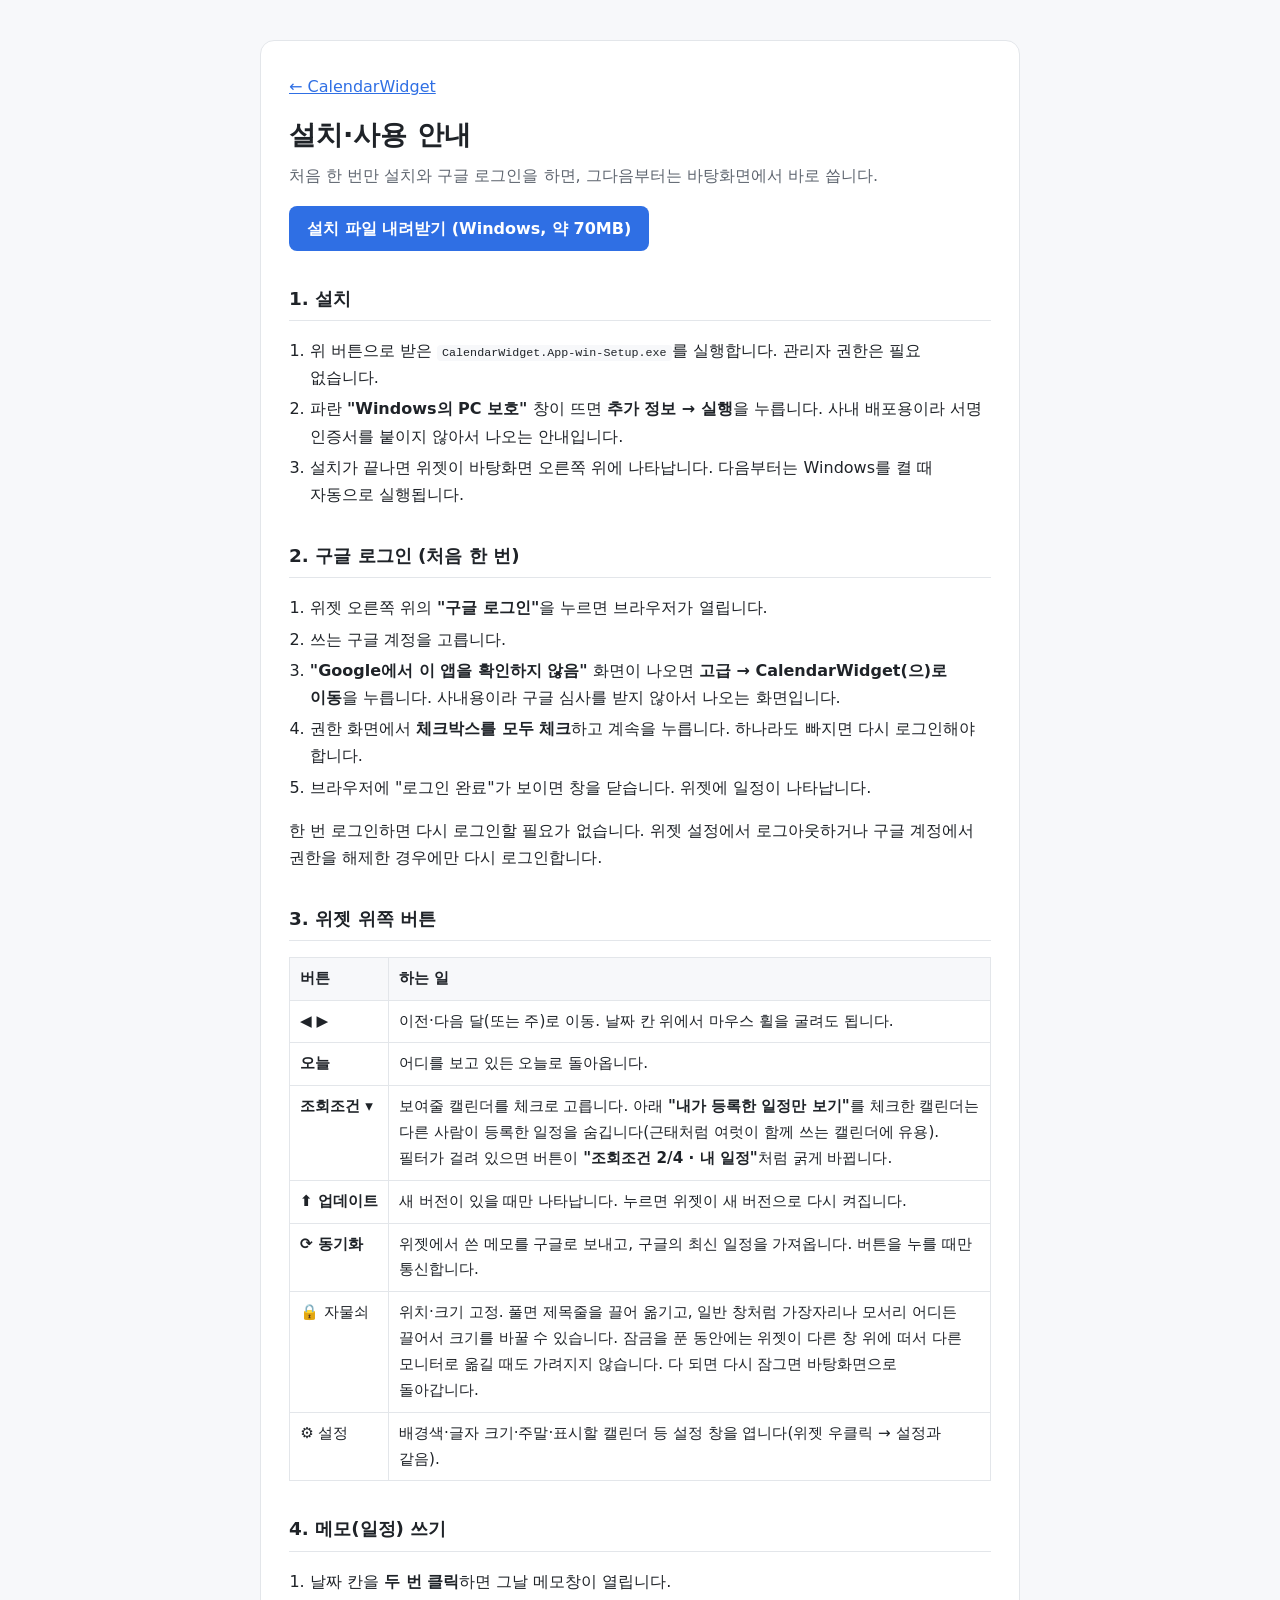
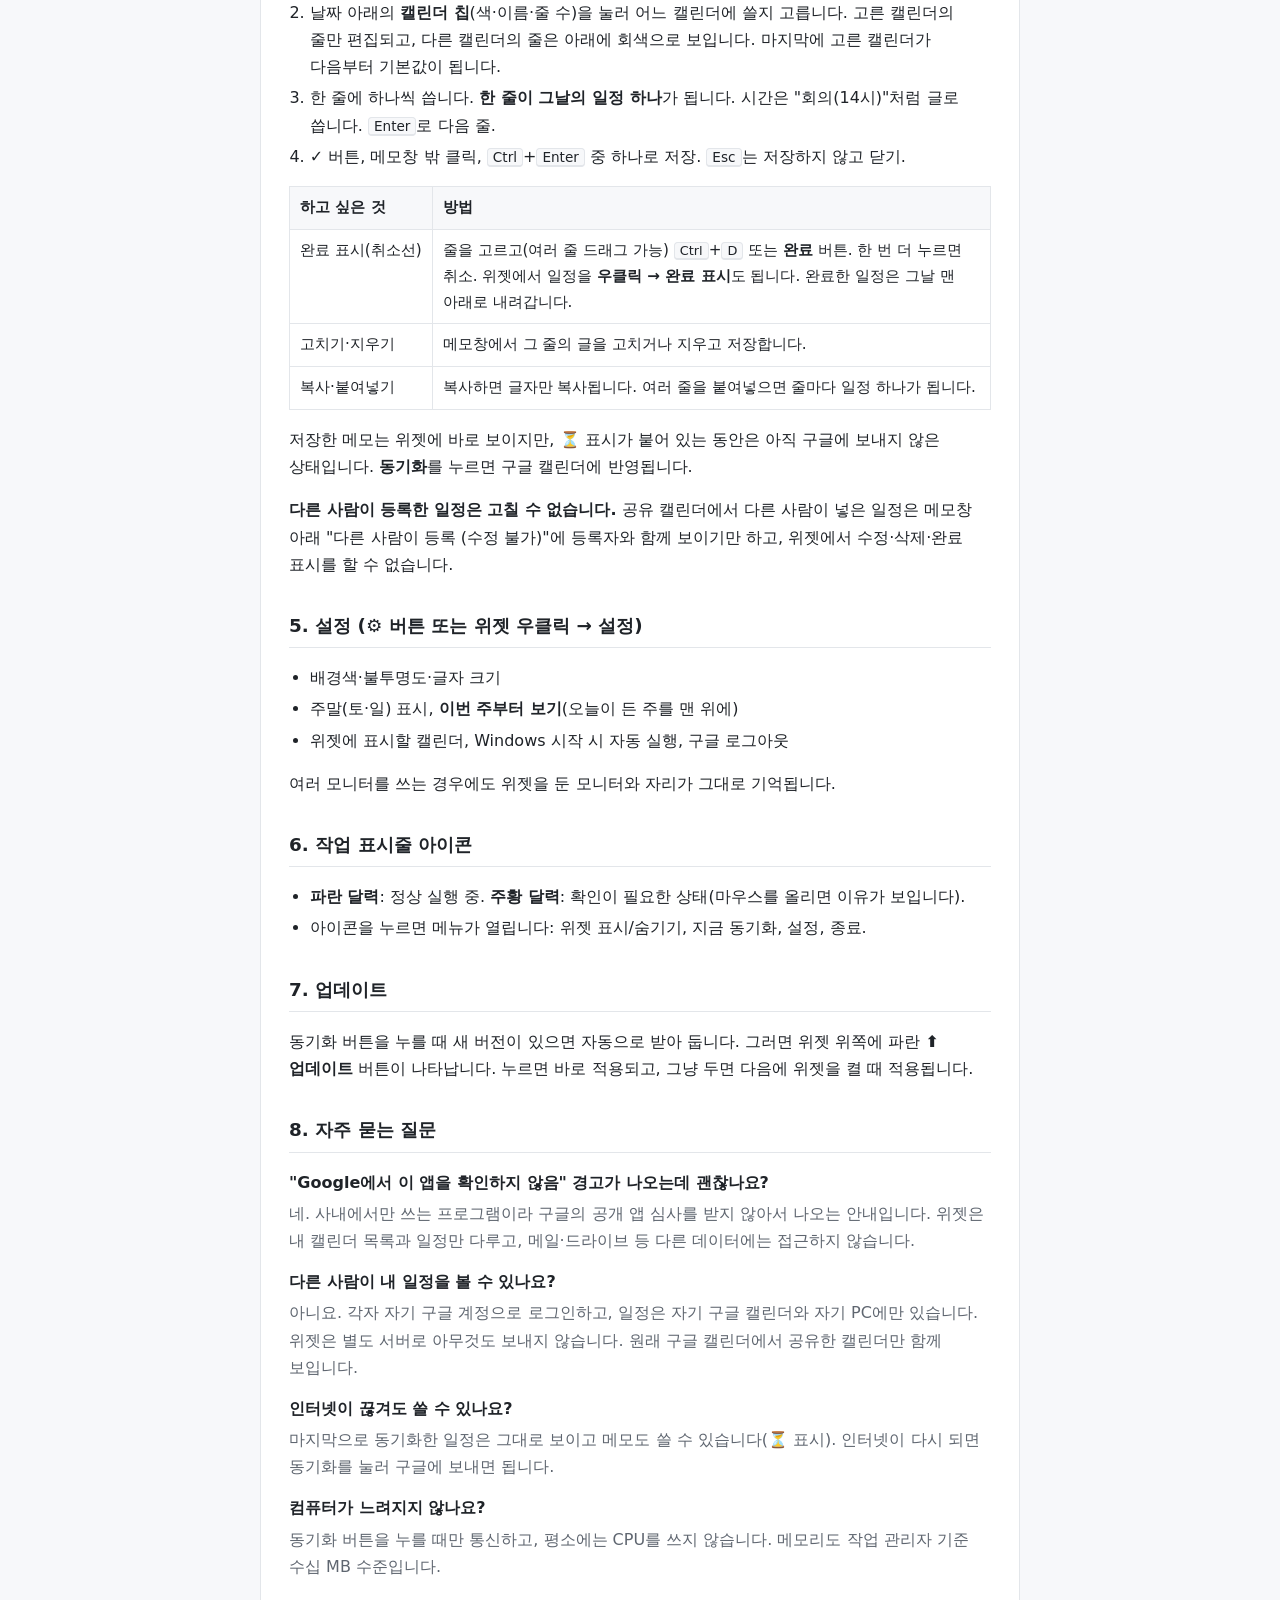
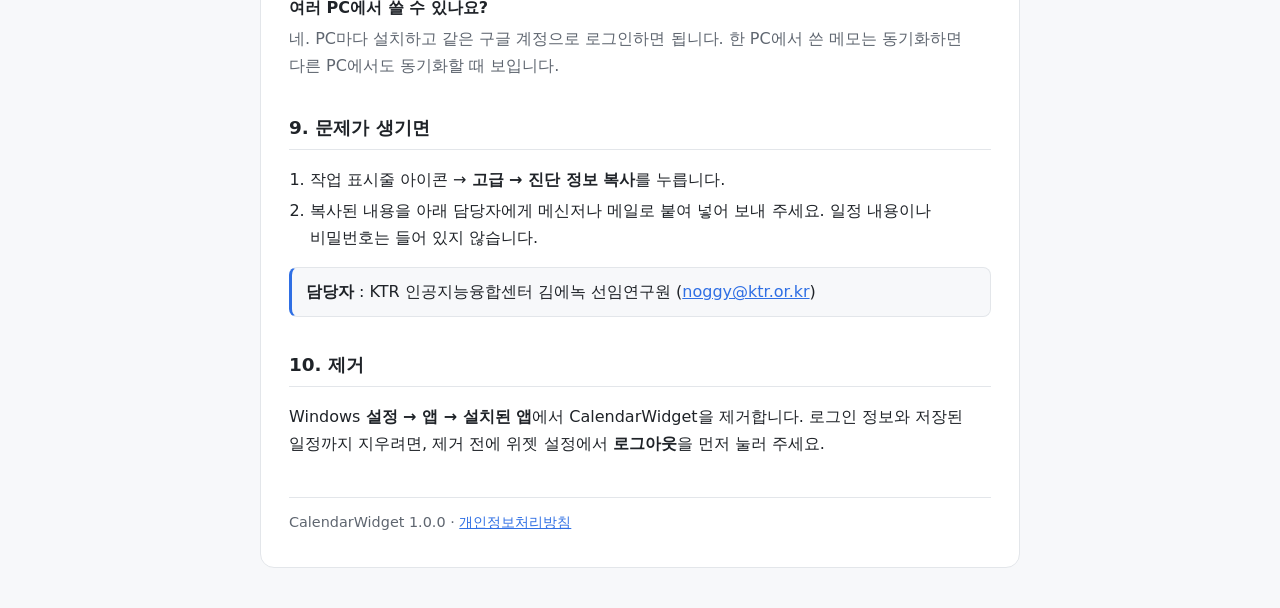
==== commit d07f085d: "안내 페이지: 문제가 생기면 담당자 표시" ====
--- a/guide.html
+++ b/guide.html
@@ -97,8 +97,12 @@
   <h2>9. 문제가 생기면</h2>
   <ol>
     <li>작업 표시줄 아이콘 → <strong>고급 → 진단 정보 복사</strong>를 누릅니다.</li>
-    <li>복사된 내용을 배포 담당자에게 메신저로 붙여 넣어 보내 주세요. 일정 내용이나 비밀번호는 들어 있지 않습니다.</li>
+    <li>복사된 내용을 아래 담당자에게 메신저나 메일로 붙여 넣어 보내 주세요. 일정 내용이나 비밀번호는 들어 있지 않습니다.</li>
   </ol>
+  <p class="contact">
+    <strong>담당자</strong> : KTR 인공지능융합센터 김에녹 선임연구원
+    (<a href="mailto:noggy@ktr.or.kr">noggy@ktr.or.kr</a>)
+  </p>
 
   <h2>10. 제거</h2>
   <p>Windows <strong>설정 → 앱 → 설치된 앱</strong>에서 CalendarWidget을 제거합니다. 로그인 정보와 저장된 일정까지 지우려면, 제거 전에 위젯 설정에서 <strong>로그아웃</strong>을 먼저 눌러 주세요.</p>
--- a/style.css
+++ b/style.css
@@ -49,6 +49,7 @@
 td:first-child, th:first-child { white-space: nowrap; width: 1%; }
 .button { display: inline-block; background: var(--accent); color: #fff; text-decoration: none; padding: 9px 18px; border-radius: 8px; font-weight: 600; }
 .button:hover { filter: brightness(1.08); }
+.contact { margin-top: 12px; padding: 10px 14px; border: 1px solid var(--line); border-left: 3px solid var(--accent); border-radius: 8px; background: var(--bg); }
 .faq dt { font-weight: 600; margin-top: 14px; }
 .faq dd { margin: 4px 0 0 0; color: var(--muted); }
 kbd { font-family: inherit; font-size: 0.85em; border: 1px solid var(--line); border-bottom-width: 2px; border-radius: 4px; padding: 0 5px; background: var(--bg); }
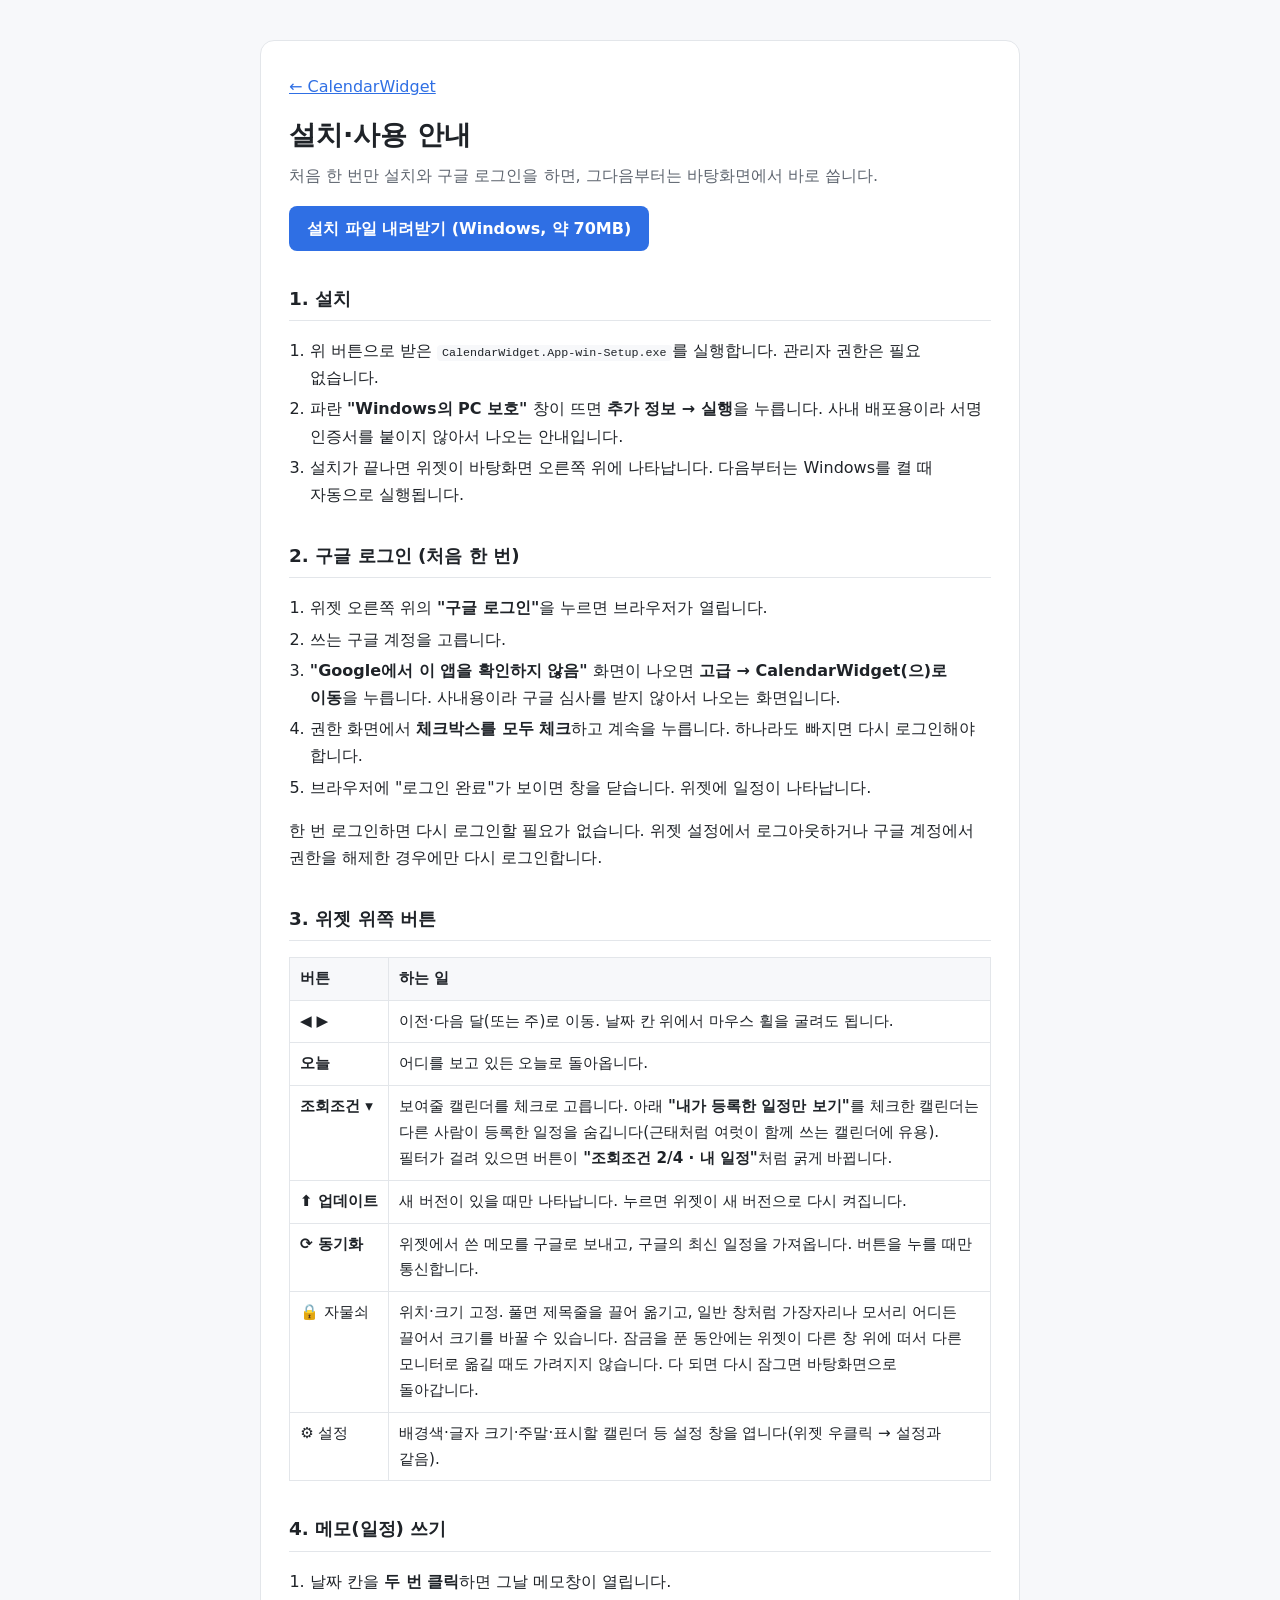
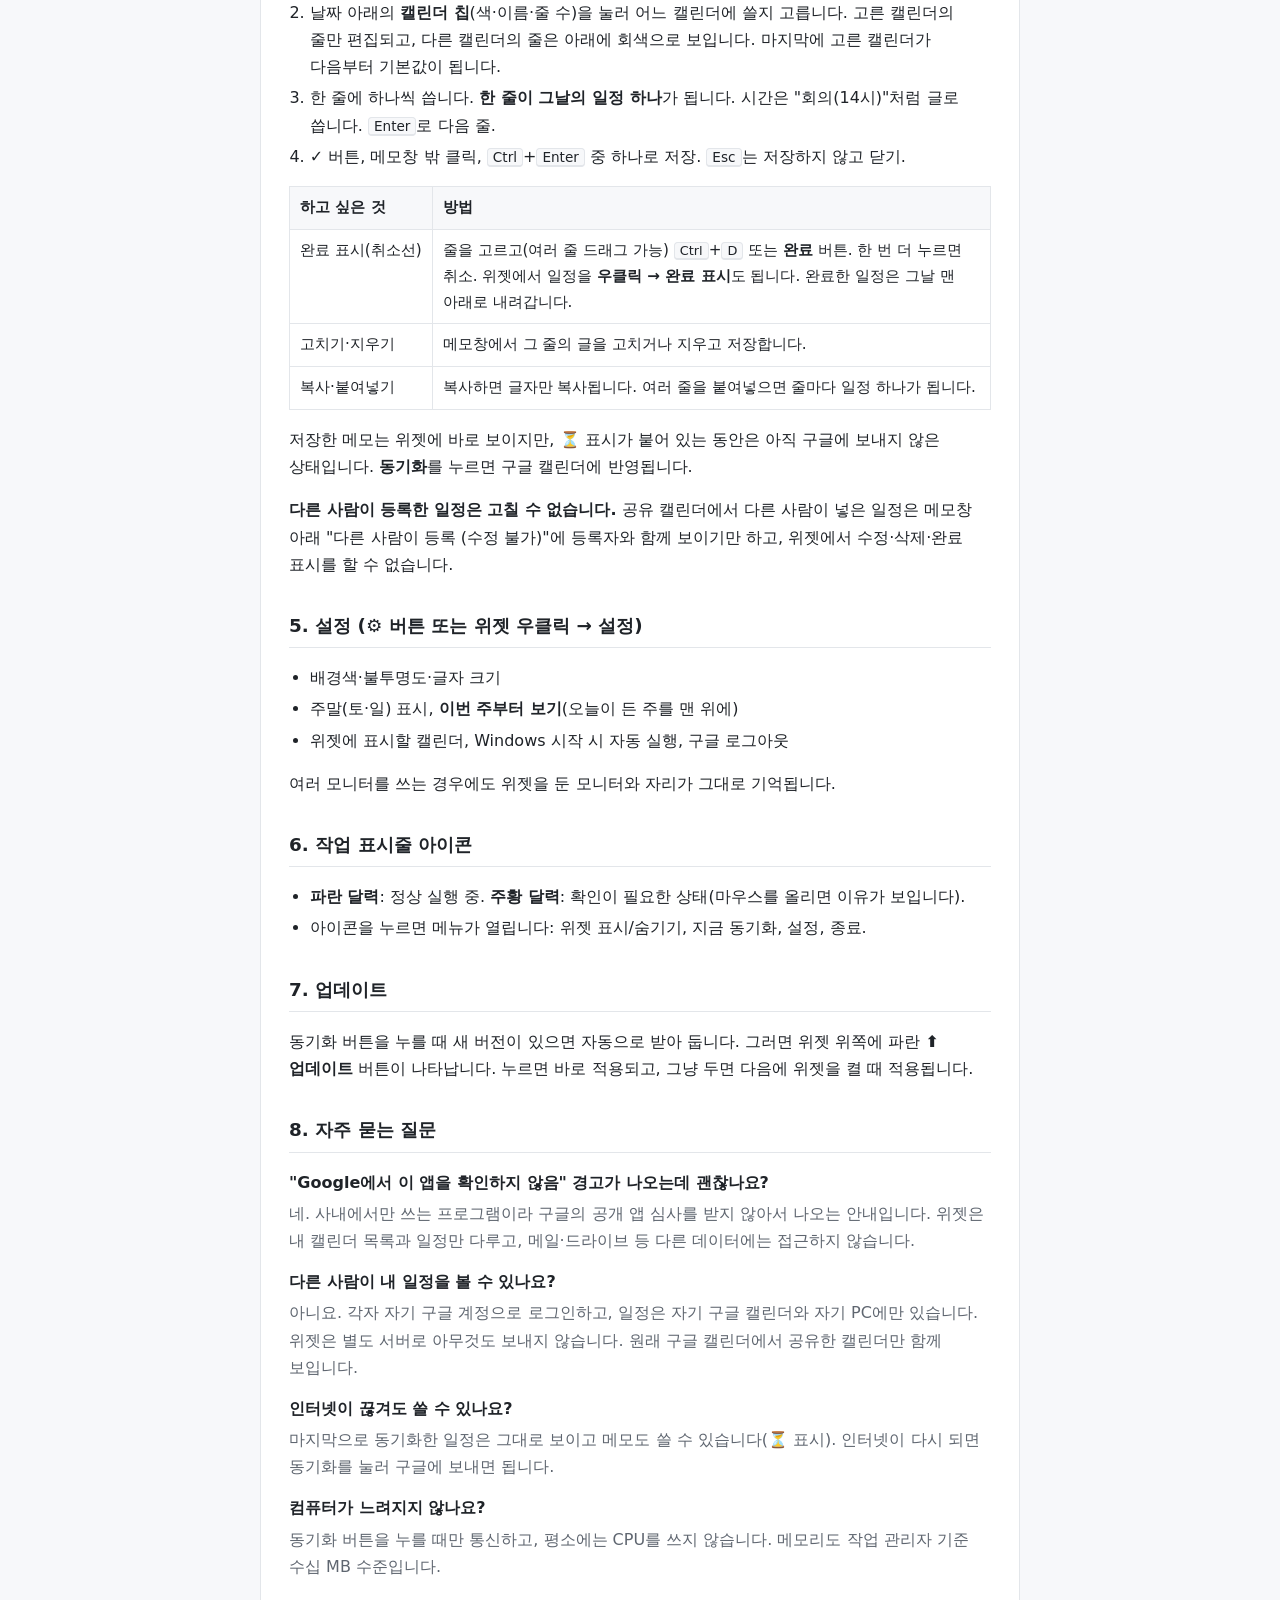
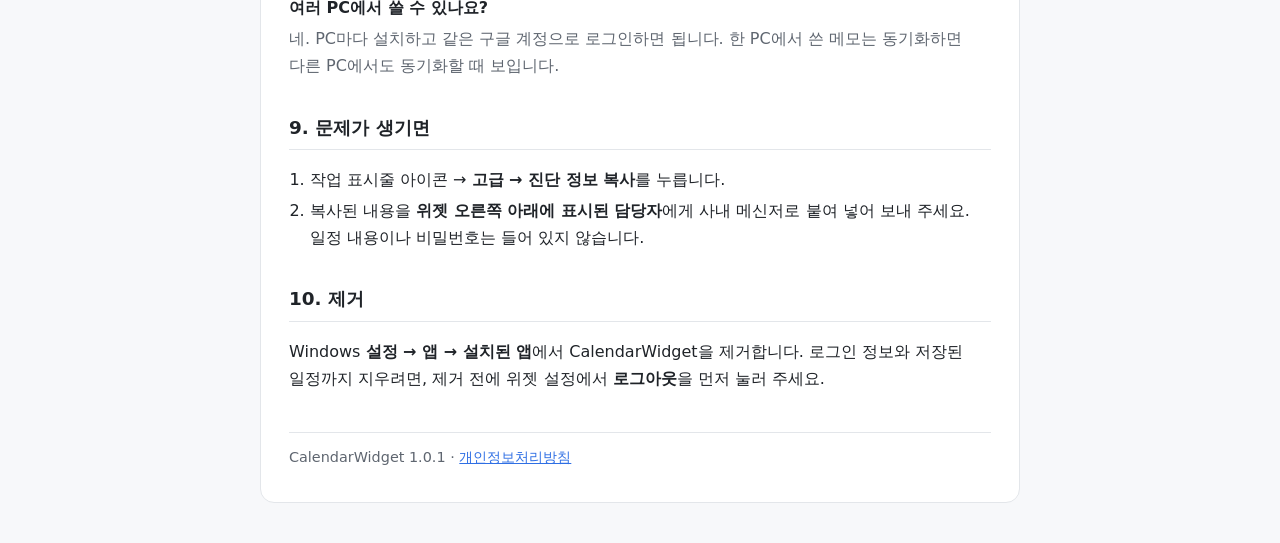
==== commit b7d03b10: "개인정보 제거, 검색 노출 막기" ====
--- a/guide.html
+++ b/guide.html
@@ -3,6 +3,7 @@
 <head>
 <meta charset="utf-8">
 <meta name="viewport" content="width=device-width, initial-scale=1">
+<meta name="robots" content="noindex, nofollow">
 <title>설치·사용 안내 · CalendarWidget</title>
 <link rel="stylesheet" href="style.css">
 </head>
@@ -97,18 +98,14 @@
   <h2>9. 문제가 생기면</h2>
   <ol>
     <li>작업 표시줄 아이콘 → <strong>고급 → 진단 정보 복사</strong>를 누릅니다.</li>
-    <li>복사된 내용을 아래 담당자에게 메신저나 메일로 붙여 넣어 보내 주세요. 일정 내용이나 비밀번호는 들어 있지 않습니다.</li>
+    <li>복사된 내용을 <strong>위젯 오른쪽 아래에 표시된 담당자</strong>에게 사내 메신저로 붙여 넣어 보내 주세요. 일정 내용이나 비밀번호는 들어 있지 않습니다.</li>
   </ol>
-  <p class="contact">
-    <strong>담당자</strong> : KTR 인공지능융합센터 김에녹 선임연구원
-    (<a href="mailto:noggy@ktr.or.kr">noggy@ktr.or.kr</a>)
-  </p>
 
   <h2>10. 제거</h2>
   <p>Windows <strong>설정 → 앱 → 설치된 앱</strong>에서 CalendarWidget을 제거합니다. 로그인 정보와 저장된 일정까지 지우려면, 제거 전에 위젯 설정에서 <strong>로그아웃</strong>을 먼저 눌러 주세요.</p>
 
   <footer>
-    CalendarWidget 1.0.0 · <a href="privacy.html">개인정보처리방침</a>
+    CalendarWidget 1.0.1 · <a href="privacy.html">개인정보처리방침</a>
   </footer>
 </main>
 </body>
--- a/style.css
+++ b/style.css
@@ -49,7 +49,6 @@
 td:first-child, th:first-child { white-space: nowrap; width: 1%; }
 .button { display: inline-block; background: var(--accent); color: #fff; text-decoration: none; padding: 9px 18px; border-radius: 8px; font-weight: 600; }
 .button:hover { filter: brightness(1.08); }
-.contact { margin-top: 12px; padding: 10px 14px; border: 1px solid var(--line); border-left: 3px solid var(--accent); border-radius: 8px; background: var(--bg); }
 .faq dt { font-weight: 600; margin-top: 14px; }
 .faq dd { margin: 4px 0 0 0; color: var(--muted); }
 kbd { font-family: inherit; font-size: 0.85em; border: 1px solid var(--line); border-bottom-width: 2px; border-radius: 4px; padding: 0 5px; background: var(--bg); }
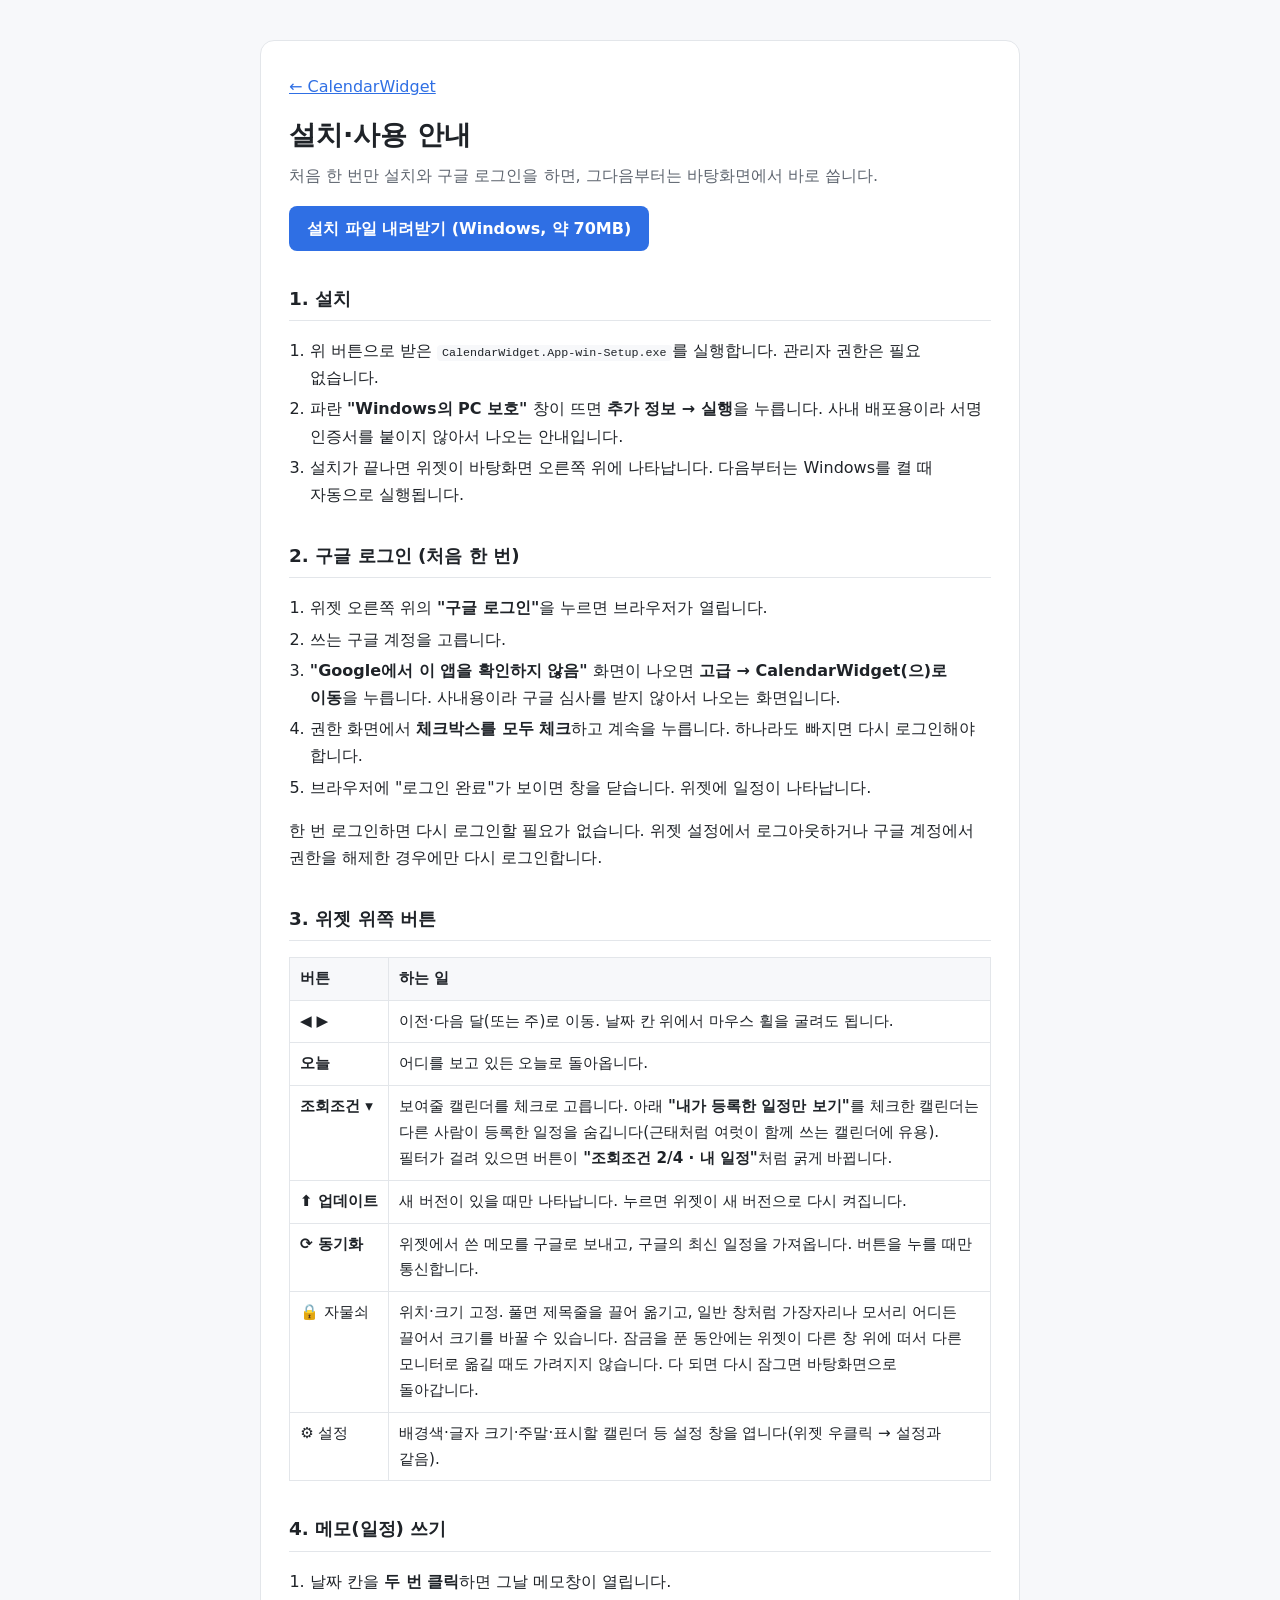
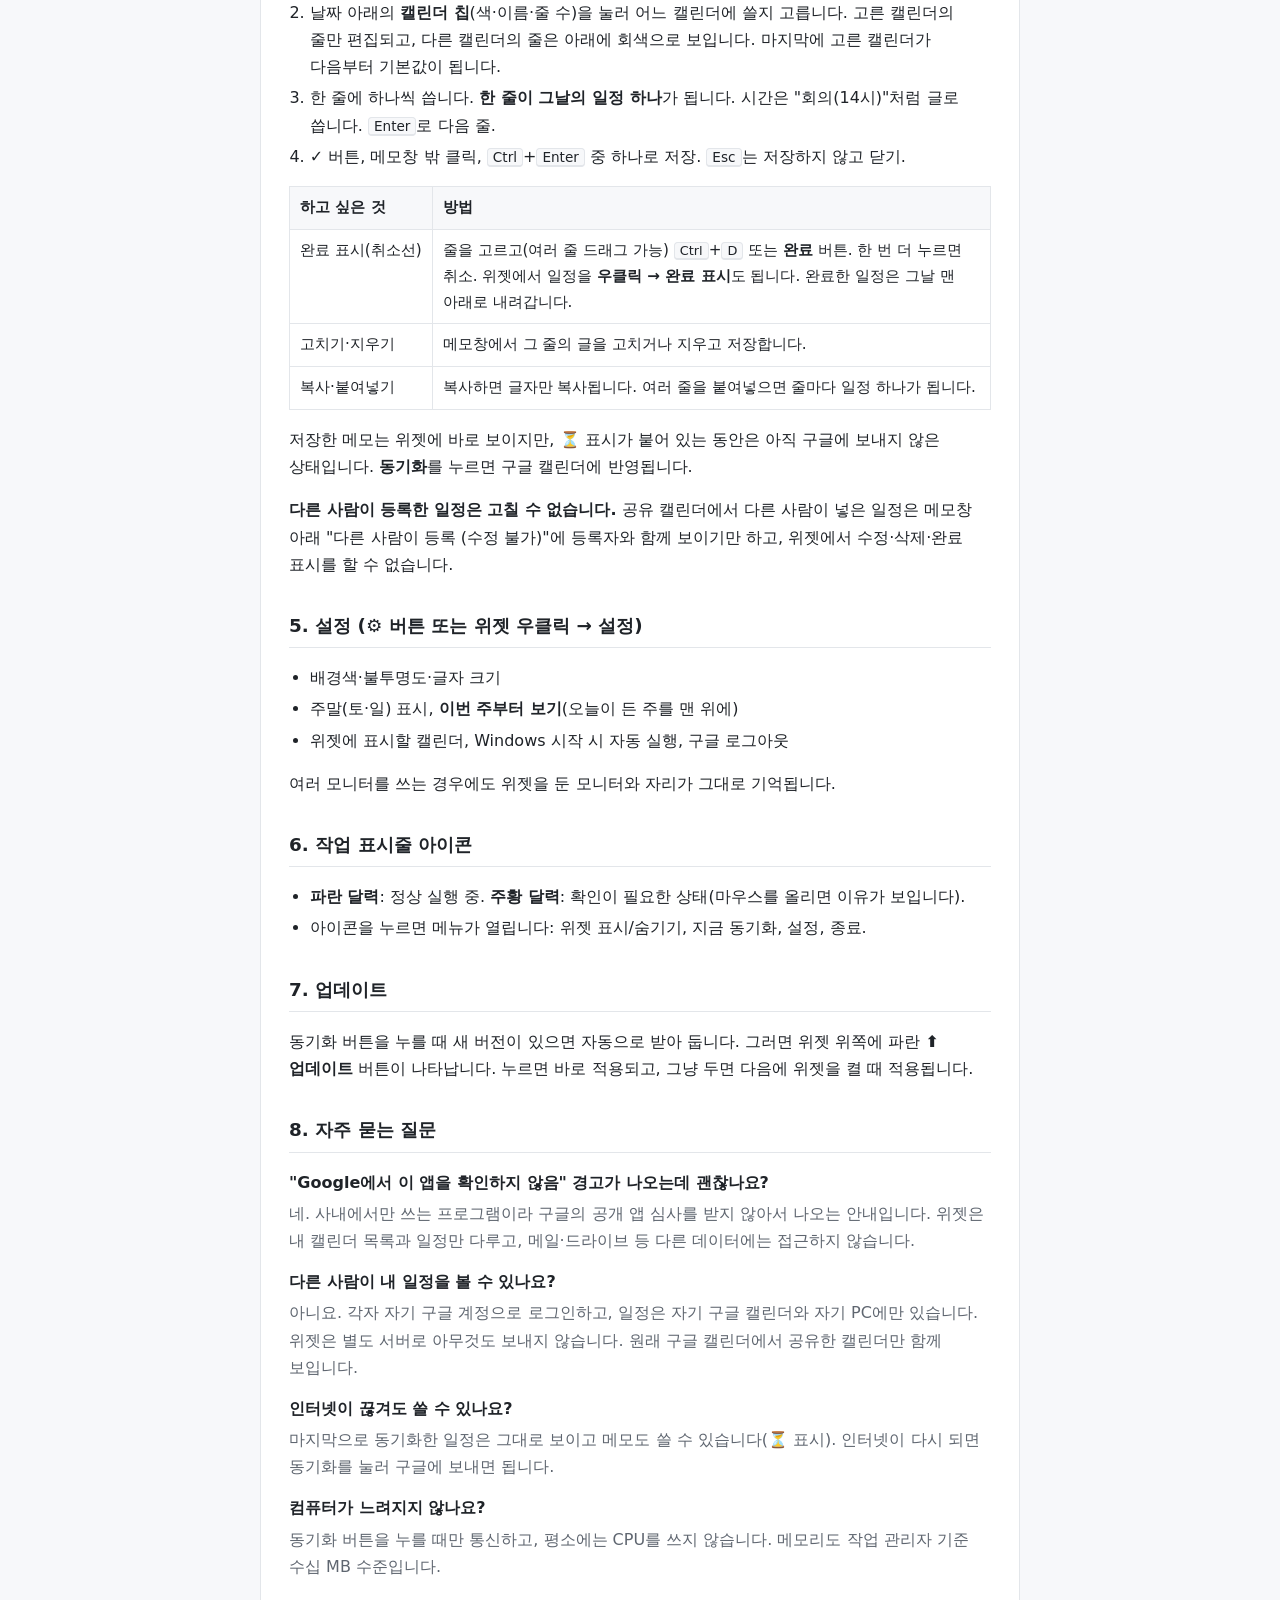
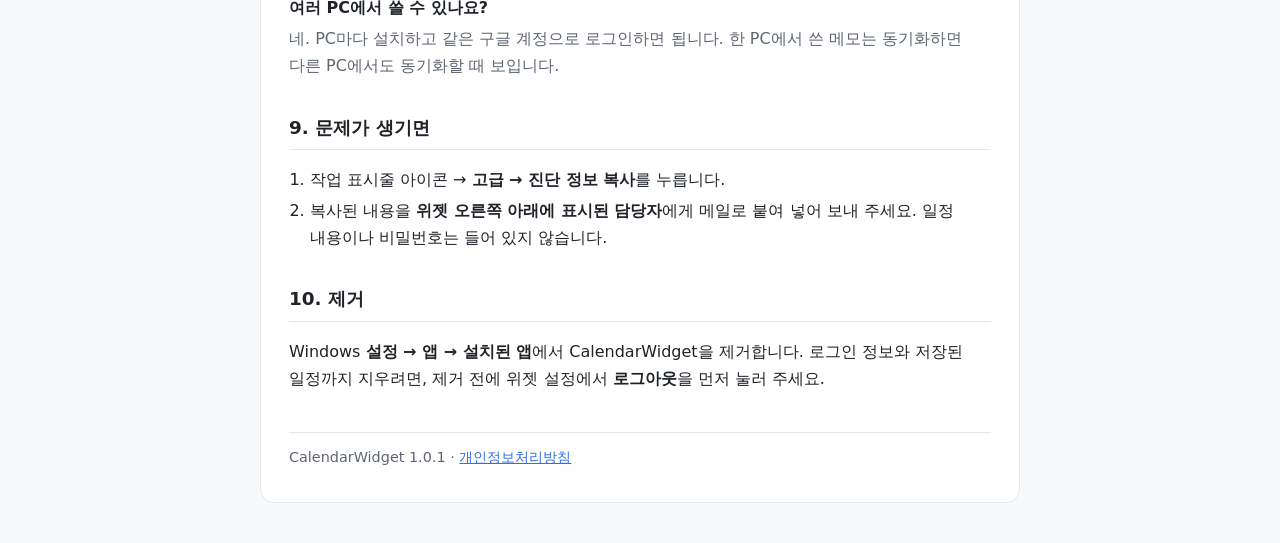
==== commit 190214bf: "문제 신고: 메일로 안내" ====
--- a/guide.html
+++ b/guide.html
@@ -98,7 +98,7 @@
   <h2>9. 문제가 생기면</h2>
   <ol>
     <li>작업 표시줄 아이콘 → <strong>고급 → 진단 정보 복사</strong>를 누릅니다.</li>
-    <li>복사된 내용을 <strong>위젯 오른쪽 아래에 표시된 담당자</strong>에게 사내 메신저로 붙여 넣어 보내 주세요. 일정 내용이나 비밀번호는 들어 있지 않습니다.</li>
+    <li>복사된 내용을 <strong>위젯 오른쪽 아래에 표시된 담당자</strong>에게 메일로 붙여 넣어 보내 주세요. 일정 내용이나 비밀번호는 들어 있지 않습니다.</li>
   </ol>
 
   <h2>10. 제거</h2>
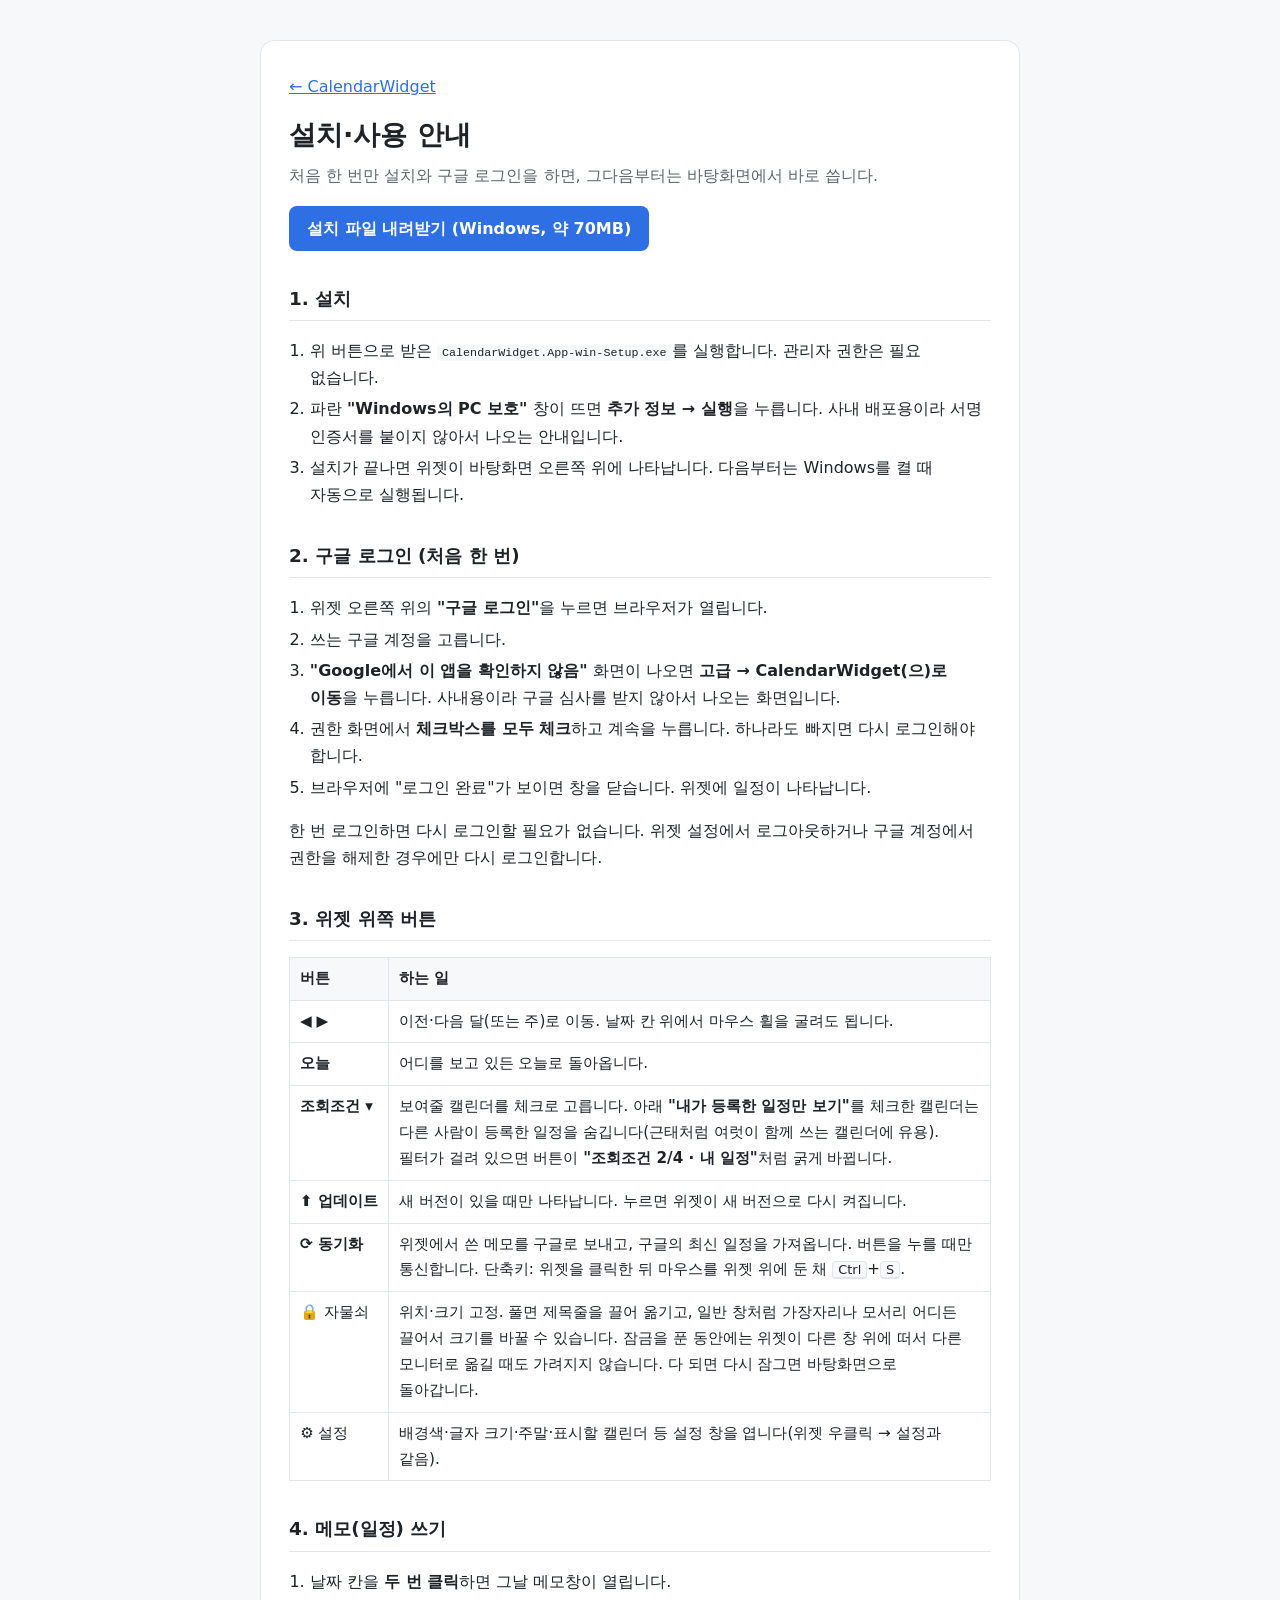
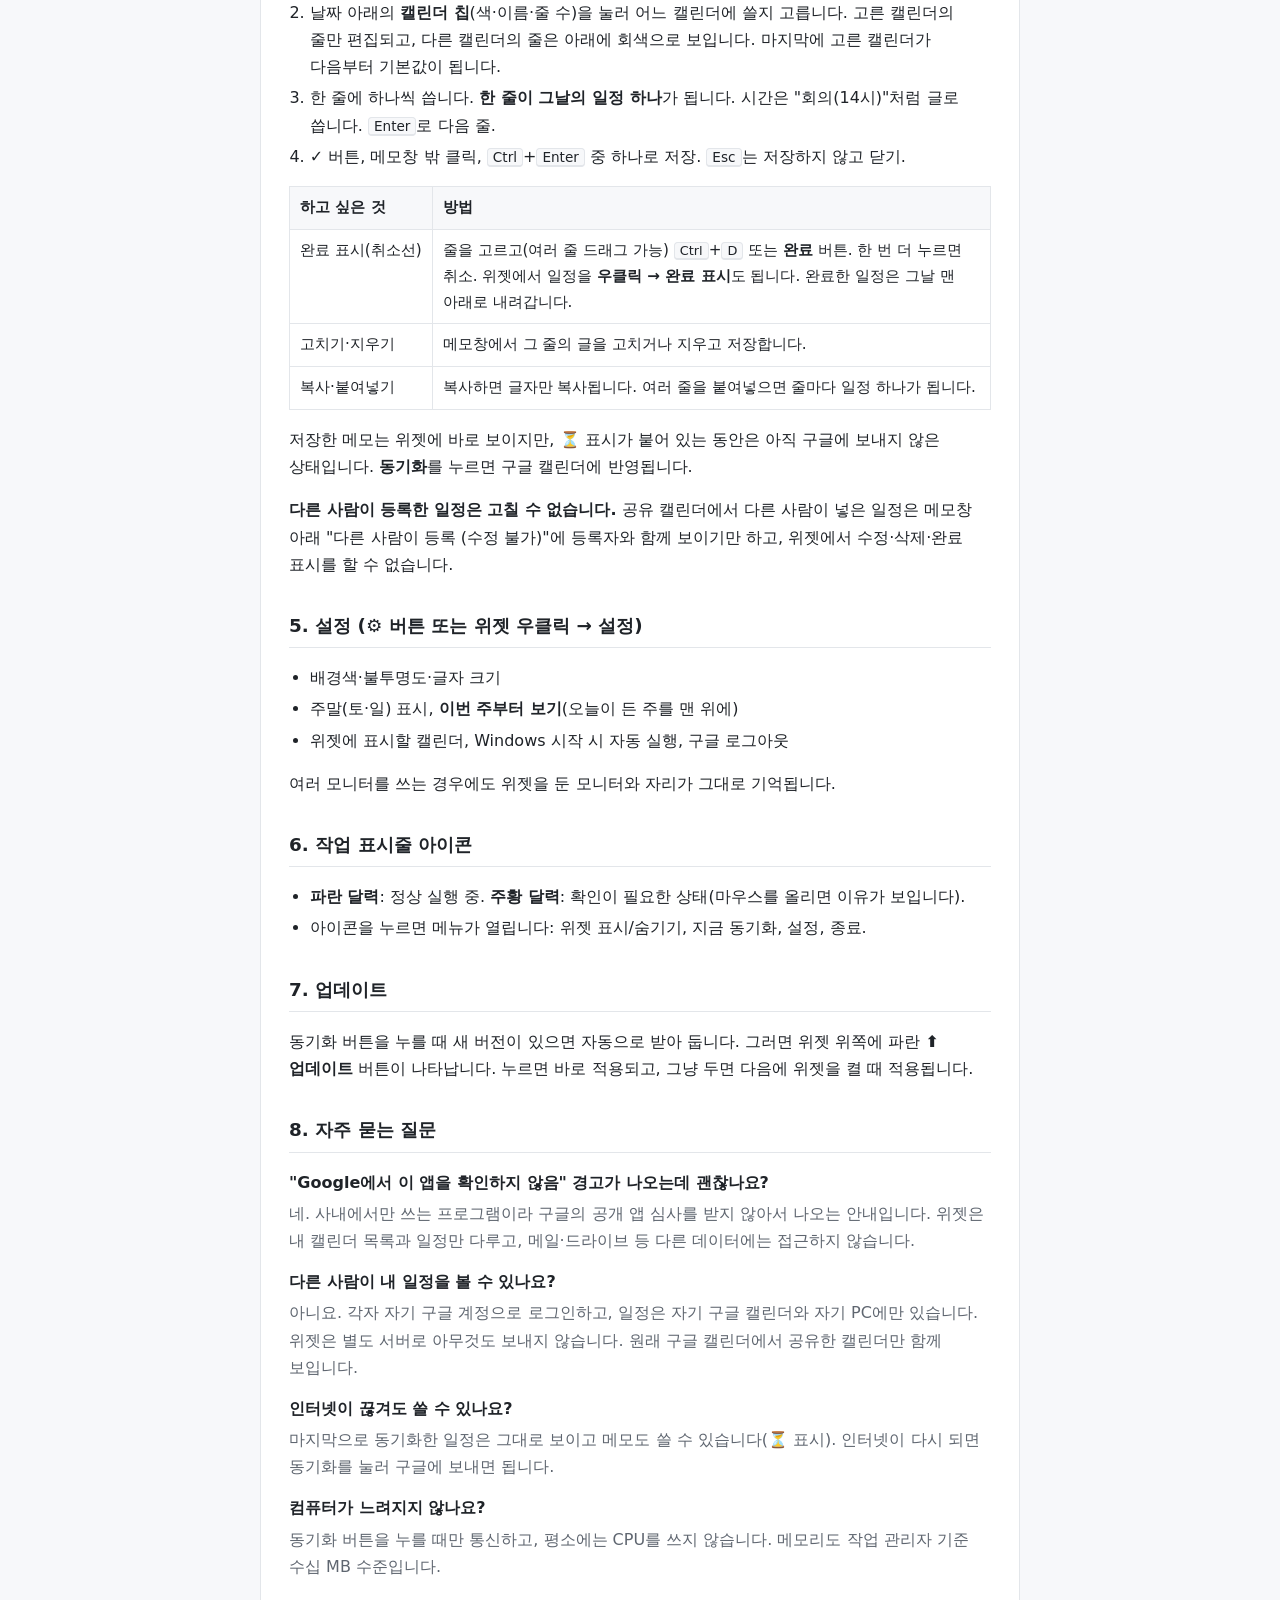
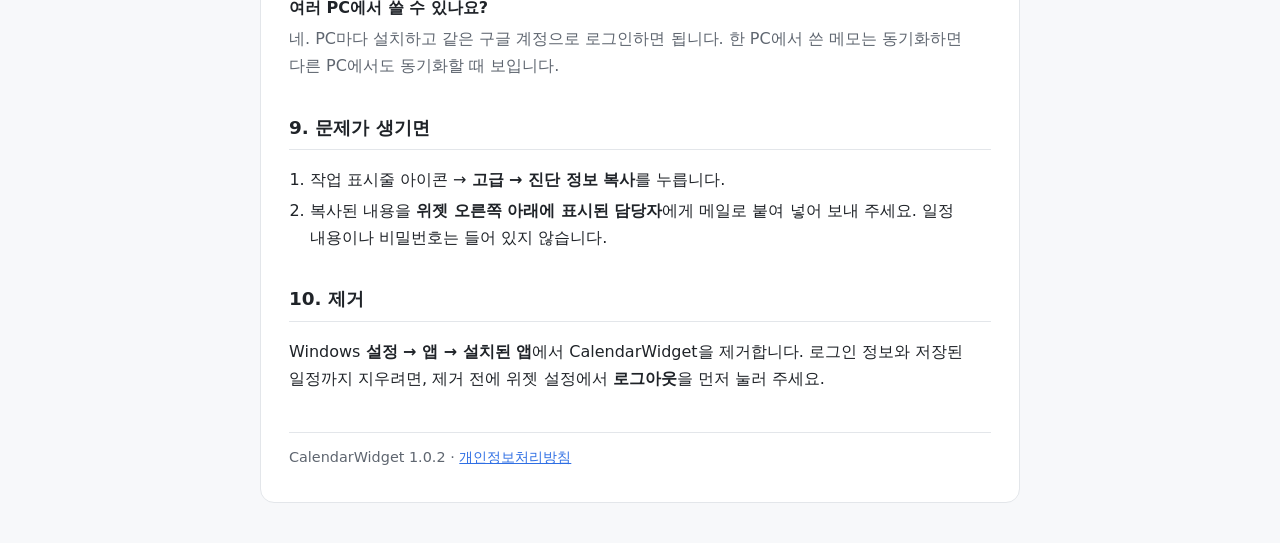
==== commit 1dc776d7: "안내: 동기화 단축키" ====
--- a/guide.html
+++ b/guide.html
@@ -40,7 +40,7 @@
       <tr><td><strong>오늘</strong></td><td>어디를 보고 있든 오늘로 돌아옵니다.</td></tr>
       <tr><td><strong>조회조건 ▾</strong></td><td>보여줄 캘린더를 체크로 고릅니다. 아래 <strong>"내가 등록한 일정만 보기"</strong>를 체크한 캘린더는 다른 사람이 등록한 일정을 숨깁니다(근태처럼 여럿이 함께 쓰는 캘린더에 유용). 필터가 걸려 있으면 버튼이 <strong>"조회조건 2/4 · 내 일정"</strong>처럼 굵게 바뀝니다.</td></tr>
       <tr><td><strong>⬆ 업데이트</strong></td><td>새 버전이 있을 때만 나타납니다. 누르면 위젯이 새 버전으로 다시 켜집니다.</td></tr>
-      <tr><td><strong>⟳ 동기화</strong></td><td>위젯에서 쓴 메모를 구글로 보내고, 구글의 최신 일정을 가져옵니다. 버튼을 누를 때만 통신합니다.</td></tr>
+      <tr><td><strong>⟳ 동기화</strong></td><td>위젯에서 쓴 메모를 구글로 보내고, 구글의 최신 일정을 가져옵니다. 버튼을 누를 때만 통신합니다. 단축키: 위젯을 클릭한 뒤 마우스를 위젯 위에 둔 채 <kbd>Ctrl</kbd>+<kbd>S</kbd>.</td></tr>
       <tr><td>🔒 자물쇠</td><td>위치·크기 고정. 풀면 제목줄을 끌어 옮기고, 일반 창처럼 가장자리나 모서리 어디든 끌어서 크기를 바꿀 수 있습니다. 잠금을 푼 동안에는 위젯이 다른 창 위에 떠서 다른 모니터로 옮길 때도 가려지지 않습니다. 다 되면 다시 잠그면 바탕화면으로 돌아갑니다.</td></tr>
       <tr><td>⚙ 설정</td><td>배경색·글자 크기·주말·표시할 캘린더 등 설정 창을 엽니다(위젯 우클릭 → 설정과 같음).</td></tr>
     </tbody>
@@ -105,7 +105,7 @@
   <p>Windows <strong>설정 → 앱 → 설치된 앱</strong>에서 CalendarWidget을 제거합니다. 로그인 정보와 저장된 일정까지 지우려면, 제거 전에 위젯 설정에서 <strong>로그아웃</strong>을 먼저 눌러 주세요.</p>
 
   <footer>
-    CalendarWidget 1.0.1 · <a href="privacy.html">개인정보처리방침</a>
+    CalendarWidget 1.0.2 · <a href="privacy.html">개인정보처리방침</a>
   </footer>
 </main>
 </body>
